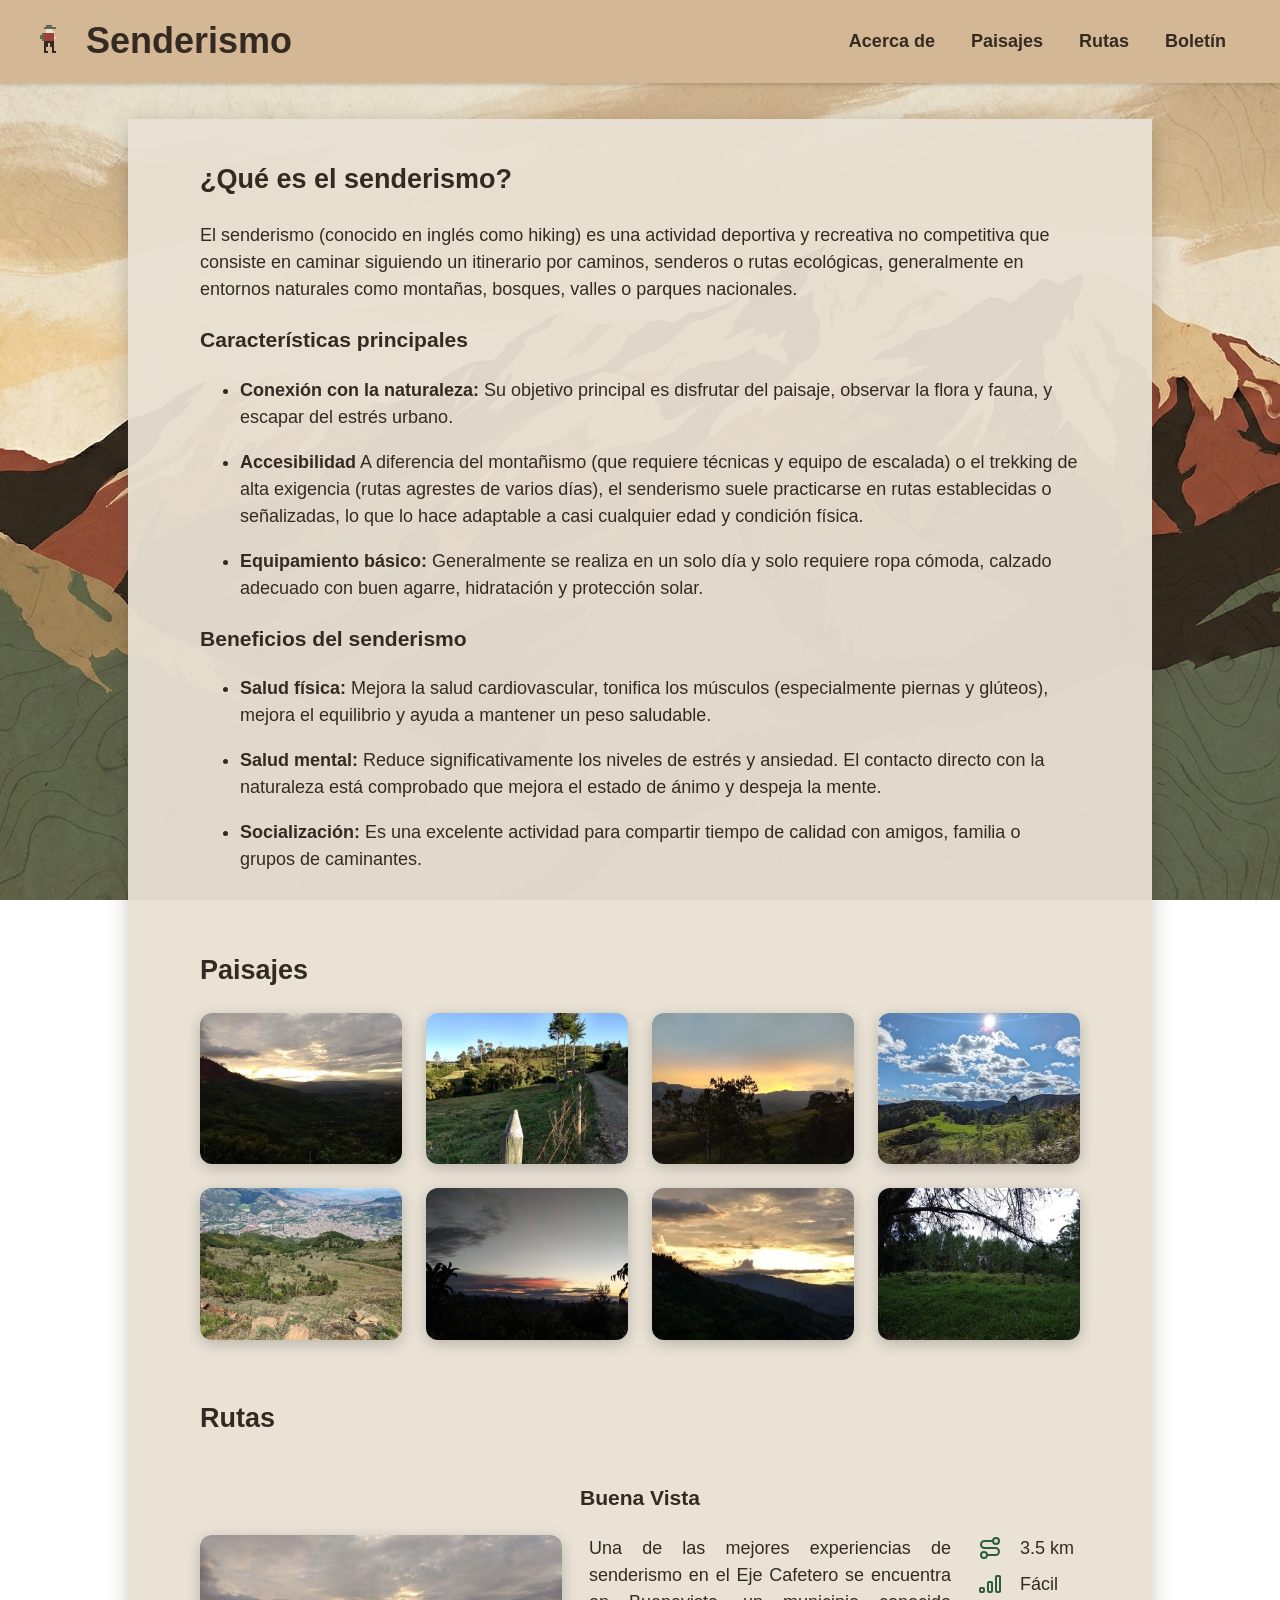
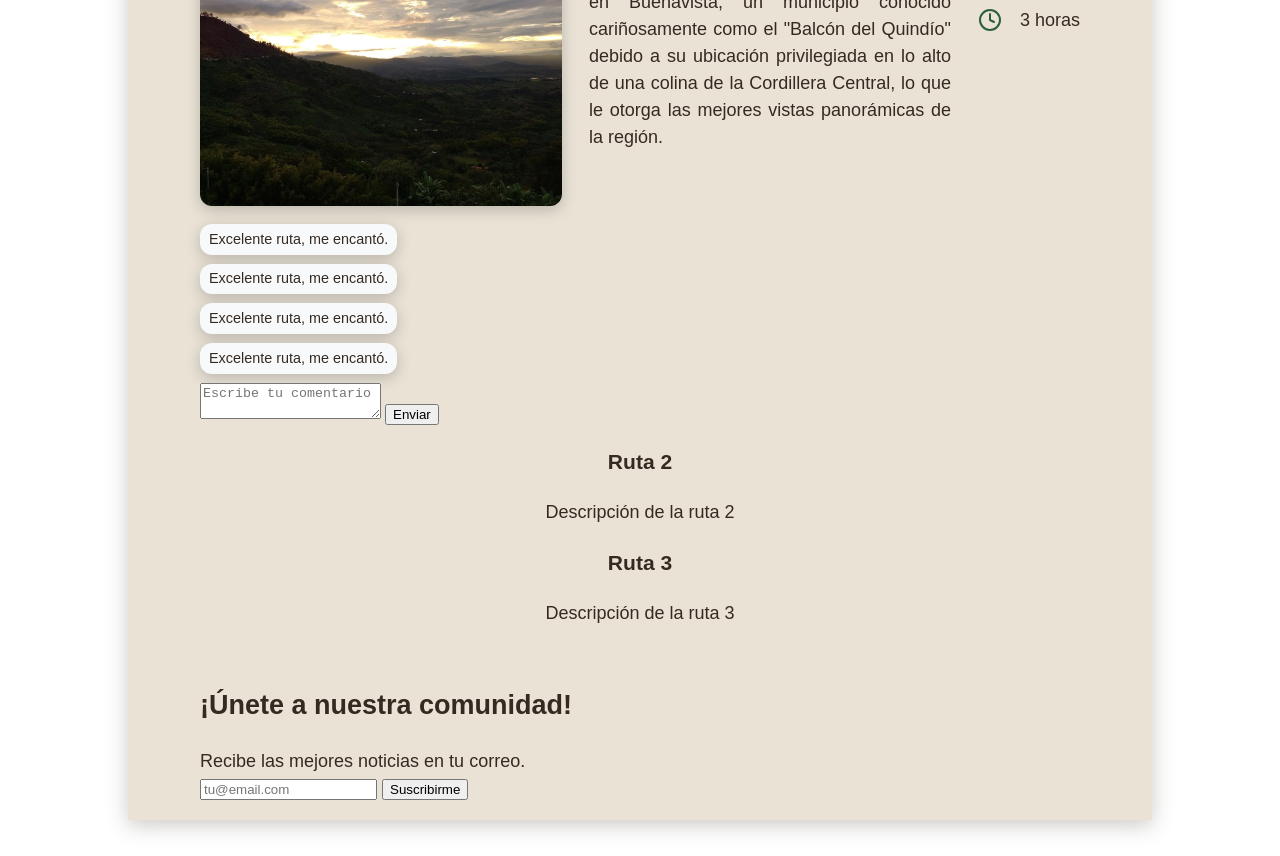
==== index.html @ 031e1676 "Added comments section" ====
<!doctype html>
<html lang="es">
  <head>
    <meta charset="UTF-8" />
    <meta name="viewport" content="width=device-width, initial-scale=1.0" />
    <title>Senderismo</title>

    <link rel="stylesheet" href="./main.css" />
  </head>
  <body>
    <header class="header">
      <div class="header-main">
        <div class="header-logo-container">
          <img
            src="./assets/images/main-logo.svg"
            alt="Senderismo"
            class="header-logo"
          />
          <h1 class="header-title">Senderismo</h1>
        </div>
        <nav class="header-nav">
          <button class="menu-button" id="menu-button">
            <svg
              xmlns="http://www.w3.org/2000/svg"
              viewBox="0 0 24 24"
              width="40"
              height="40"
              fill="none"
              stroke="currentColor"
              stroke-width="2"
              stroke-linecap="round"
              stroke-linejoin="round"
              class="menu-icon"
            >
              <path d="M3 8h4.5l4.5 -5 l4.5 5h4.5" />
              <line x1="3" y1="14" x2="21" y2="14" />
              <line x1="3" y1="20" x2="21" y2="20" />
            </svg>
          </button>
          <ul class="header-nav-list">
            <li class="header-nav-item">
              <a href="#about-section">Acerca de</a>
            </li>
            <li class="header-nav-item">
              <a href="#gallery-section">Paisajes</a>
            </li>
            <li class="header-nav-item"><a href="#routes-section">Rutas</a></li>
            <li class="header-nav-item">
              <a href="#newsletter-section">Boletín</a>
            </li>
          </ul>
        </nav>
      </div>
    </header>
    <main class="main">
      <div class="main-content">
        <section class="section" id="about-section">
          <h2>¿Qué es el senderismo?</h2>
          <p>
            El senderismo (conocido en inglés como hiking) es una actividad
            deportiva y recreativa no competitiva que consiste en caminar
            siguiendo un itinerario por caminos, senderos o rutas ecológicas,
            generalmente en entornos naturales como montañas, bosques, valles o
            parques nacionales.
          </p>
          <h3>Características principales</h3>
          <ul>
            <li class="list-item">
              <strong>Conexión con la naturaleza:</strong>
              Su objetivo principal es disfrutar del paisaje, observar la flora
              y fauna, y escapar del estrés urbano.
            </li>
            <li class="list-item">
              <strong>Accesibilidad</strong>
              A diferencia del montañismo (que requiere técnicas y equipo de
              escalada) o el trekking de alta exigencia (rutas agrestes de
              varios días), el senderismo suele practicarse en rutas
              establecidas o señalizadas, lo que lo hace adaptable a casi
              cualquier edad y condición física.
            </li>
            <li class="list-item">
              <strong>Equipamiento básico:</strong>
              Generalmente se realiza en un solo día y solo requiere ropa
              cómoda, calzado adecuado con buen agarre, hidratación y protección
              solar.
            </li>
          </ul>
          <h3>Beneficios del senderismo</h3>
          <ul>
            <li class="list-item">
              <strong>Salud física:</strong>
              Mejora la salud cardiovascular, tonifica los músculos
              (especialmente piernas y glúteos), mejora el equilibrio y ayuda a
              mantener un peso saludable.
            </li>
            <li class="list-item">
              <strong>Salud mental:</strong>
              Reduce significativamente los niveles de estrés y ansiedad. El
              contacto directo con la naturaleza está comprobado que mejora el
              estado de ánimo y despeja la mente.
            </li>
            <li class="list-item">
              <strong>Socialización:</strong>
              Es una excelente actividad para compartir tiempo de calidad con
              amigos, familia o grupos de caminantes.
            </li>
          </ul>
        </section>
        <section class="section" id="gallery-section">
          <h2>Paisajes</h2>
          <div class="gallery-container">
            <div class="gallery-item">
              <a href="#route-1-section">
                <img
                  src="./assets/images/landscape-1-thumb.webp"
                  alt="Senderismo"
                />
              </a>
            </div>
            <div class="gallery-item">
              <a href="#route-2-section">
                <img
                  src="./assets/images/landscape-2-thumb.webp"
                  alt="Senderismo"
                />
              </a>
            </div>
            <div class="gallery-item">
              <a href="#route-3-section">
                <img
                  src="./assets/images/landscape-3-thumb.webp"
                  alt="Senderismo"
                />
              </a>
            </div>
            <div class="gallery-item">
              <a href="#route-4-section">
                <img
                  src="./assets/images/landscape-4-thumb.webp"
                  alt="Senderismo"
                />
              </a>
            </div>
            <div class="gallery-item">
              <a href="#route-5-section">
                <img
                  src="./assets/images/landscape-5-thumb.webp"
                  alt="Senderismo"
                />
              </a>
            </div>
            <div class="gallery-item">
              <a href="#route-6-section">
                <img
                  src="./assets/images/landscape-6-thumb.webp"
                  alt="Senderismo"
                />
              </a>
            </div>
            <div class="gallery-item">
              <a href="#route-7-section">
                <img
                  src="./assets/images/landscape-7-thumb.webp"
                  alt="Senderismo"
                />
              </a>
            </div>
            <div class="gallery-item">
              <a href="#route-8-section">
                <img
                  src="./assets/images/landscape-8-thumb.webp"
                  alt="Senderismo"
                />
              </a>
            </div>
          </div>
        </section>

        <section class="section" id="routes-section">
          <h2>Rutas</h2>
          <section class="routes-container" id="route-1-section">
            <h3 class="routes-title">Buena Vista</h3>
            <div class="routes-content">
              <img src="./assets/images/landscape-1.webp" alt="Senderismo" />
              <p class="routes-description">
                Una de las mejores experiencias de senderismo en el Eje Cafetero
                se encuentra en Buenavista, un municipio conocido cariñosamente
                como el "Balcón del Quindío" debido a su ubicación privilegiada
                en lo alto de una colina de la Cordillera Central, lo que le
                otorga las mejores vistas panorámicas de la región.
              </p>
              <div class="routes-data">
                <div class="routes-info">
                  <svg
                    xmlns="http://www.w3.org/2000/svg"
                    width="24"
                    height="24"
                    viewBox="0 0 24 24"
                    fill="none"
                    stroke="#2C5E3B"
                    stroke-width="2"
                    stroke-linecap="round"
                    stroke-linejoin="round"
                  >
                    <circle cx="6" cy="19" r="3"></circle>
                    <path
                      d="M9 19h8.5a3.5 3.5 0 0 0 0-7h-11a3.5 3.5 0 0 1 0-7H15"
                    ></path>
                    <circle cx="18" cy="5" r="3"></circle>
                  </svg>
                  <span>3.5 km</span>
                </div>
                <div class="routes-info">
                  <svg
                    xmlns="http://www.w3.org/2000/svg"
                    width="24"
                    height="24"
                    viewBox="0 0 24 24"
                    fill="none"
                    stroke="#2C5E3B"
                    stroke-width="2"
                    stroke-linecap="round"
                    stroke-linejoin="round"
                  >
                    <rect x="18" y="4" width="4" height="16" rx="1"></rect>
                    <rect x="10" y="10" width="4" height="10" rx="1"></rect>
                    <rect x="2" y="16" width="4" height="4" rx="1"></rect>
                  </svg>
                  <span>Fácil</span>
                </div>
                <div class="routes-info">
                  <svg
                    xmlns="http://www.w3.org/2000/svg"
                    width="24"
                    height="24"
                    viewBox="0 0 24 24"
                    fill="none"
                    stroke="#2C5E3B"
                    stroke-width="2"
                    stroke-linecap="round"
                    stroke-linejoin="round"
                  >
                    <circle cx="12" cy="12" r="10"></circle>
                    <polyline points="12 6 12 12 16 14"></polyline>
                  </svg>
                  <span>3 horas</span>
                </div>
              </div>
            </div>
            <section class="routes-comments">
              <ul class="routes-comments-list">
                <li class="routes-comments-item">
                  Excelente ruta, me encantó.
                </li>
                <li class="routes-comments-item">
                  Excelente ruta, me encantó.
                </li>
                <li class="routes-comments-item">
                  Excelente ruta, me encantó.
                </li>
                <li class="routes-comments-item">
                  Excelente ruta, me encantó.
                </li>
              </ul>
              <form class="routes-comments-form">
                <textarea
                  class="routes-comments-form-textarea"
                  placeholder="Escribe tu comentario"
                ></textarea>
                <button type="submit" class="routes-comments-form-button">
                  Enviar
                </button>
              </form>
            </section>
          </section>
          <section class="routes-container" id="route-2-section">
            <h3>Ruta 2</h3>
            <p>Descripción de la ruta 2</p>
          </section>
          <section class="routes-container" id="route-3-section">
            <h3>Ruta 3</h3>
            <p>Descripción de la ruta 3</p>
          </section>
        </section>

        <section class="section" id="newsletter-section">
          <h2 class="a-title">¡Únete a nuestra comunidad!</h2>
          <p class="a-text">Recibe las mejores noticias en tu correo.</p>

          <form class="m-subscribe-form" id="subscribe-form">
            <input
              type="email"
              class="a-input"
              id="email-input"
              placeholder="tu@email.com"
              required
            />

            <button
              type="submit"
              class="a-button a-button--primary"
              id="btn-subscribe"
            >
              Suscribirme
            </button>
          </form>

          <p class="a-message" id="success-message"></p>
        </section>
      </div>
    </main>

    <script type="module" src="./app.js"></script>
  </body>
</html>
---- main.css ----
@import url("./molecules/header/header.css");
@import url("./organisms/gallery/gallery.css");

:root {
  --header-color: #d4b895;
  --header-text-color: #352a22;
  --section-background-color: rgba(232, 225, 211, 0.95);
  --section-text-color: #352a22;
}

html {
  font-size: 18px;
}

body {
  margin: 0;
  padding: 0;
  font-family: "Roboto", sans-serif;
  background: url("./assets/images/background.webp") no-repeat center center fixed;
  background-size: cover;
  line-height: 1.5;
}

* {
  box-sizing: border-box;
}

p {
  margin: 0;
}

/* MAIN */

.main {
  padding: 2rem 10vw;
}

.main-content {
  display: flex;
  flex-direction: column;
  gap: 2rem;
  background-color: var(--section-background-color);
  padding: 1rem 4rem;
  box-shadow: 0 5px 20px rgba(53, 42, 34, 0.25);
  color: var(--section-text-color);
}

.list-item {
  margin-bottom: 1rem;
}

@media (max-width: 768px) {
  .main {
    padding: 0;
  }

  .main-content {
    padding: 2rem;
  }
}
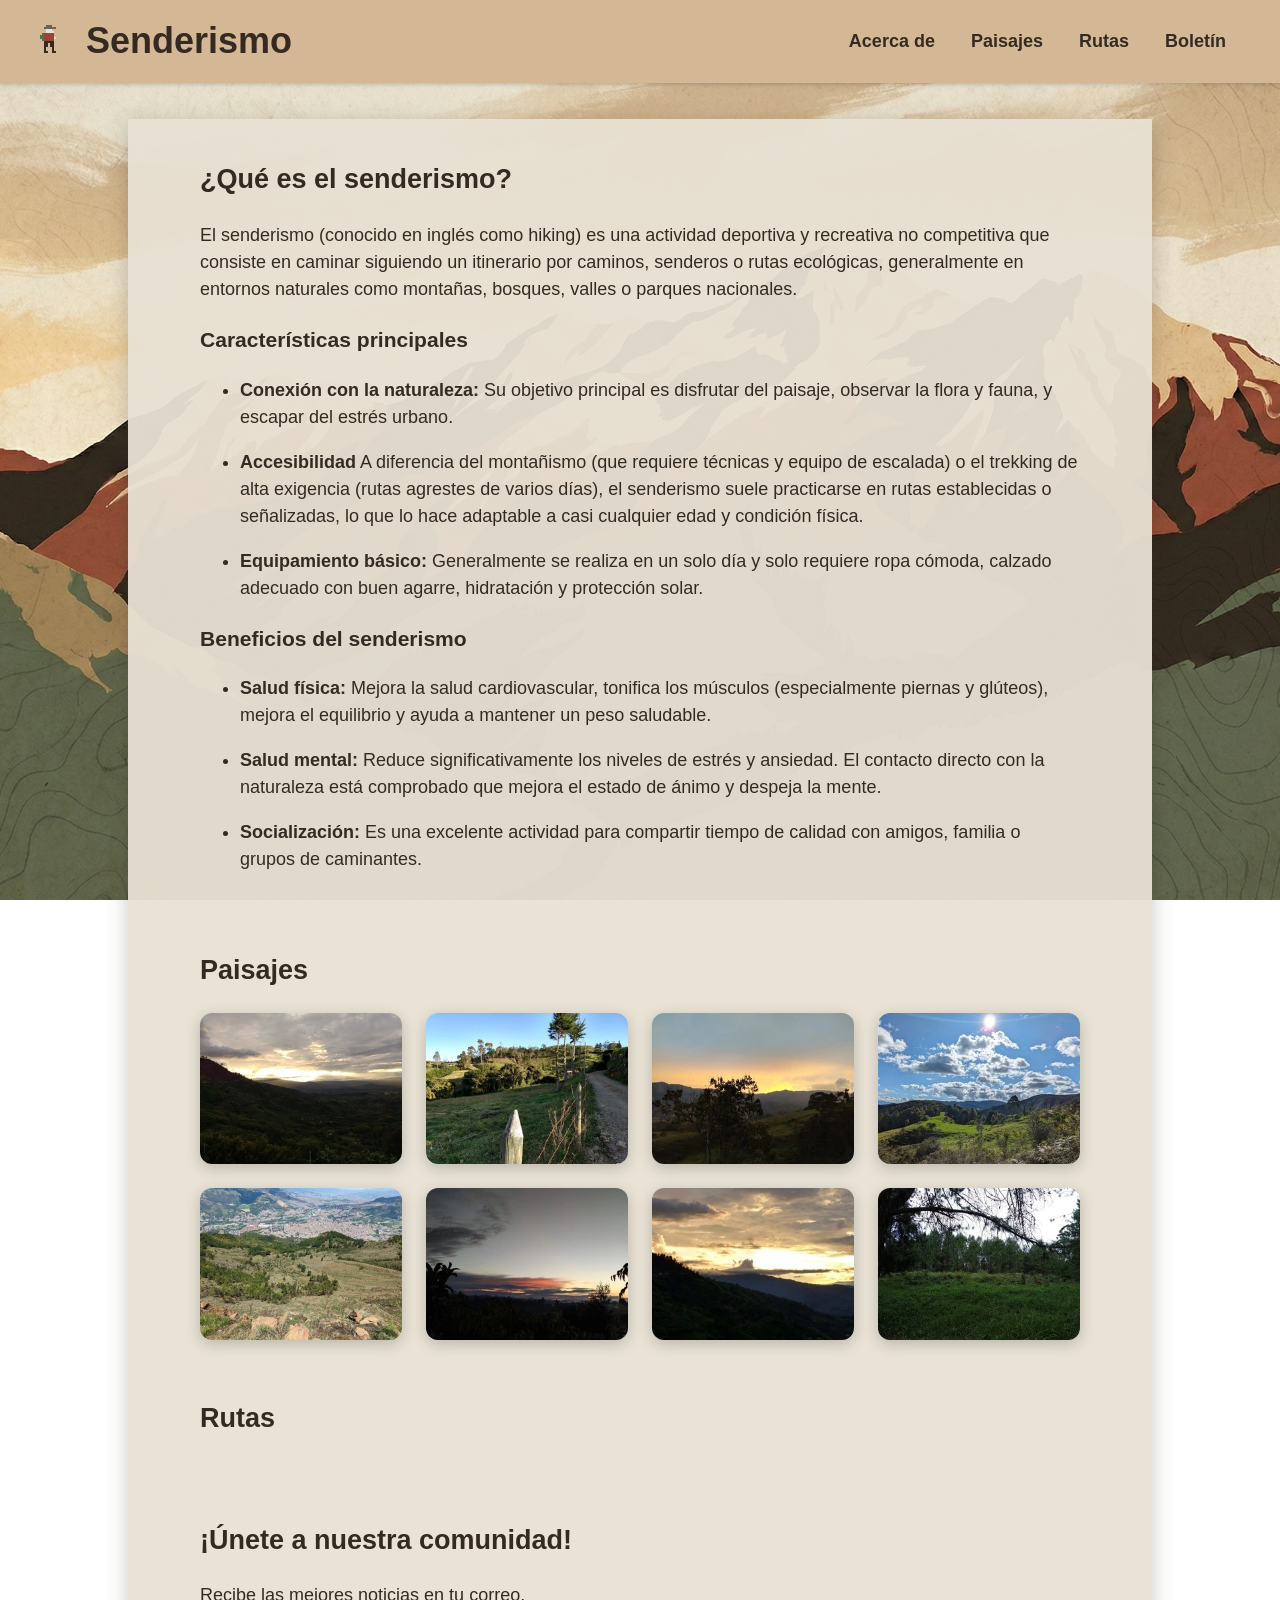
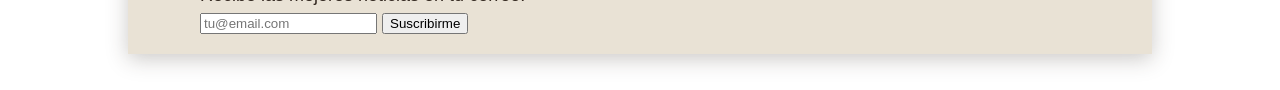
==== commit 4f18f738: "Added get call to api" ====
--- a/index.html
+++ b/index.html
@@ -178,109 +178,7 @@
 
         <section class="section" id="routes-section">
           <h2>Rutas</h2>
-          <section class="routes-container" id="route-1-section">
-            <h3 class="routes-title">Buena Vista</h3>
-            <div class="routes-content">
-              <img src="./assets/images/landscape-1.webp" alt="Senderismo" />
-              <p class="routes-description">
-                Una de las mejores experiencias de senderismo en el Eje Cafetero
-                se encuentra en Buenavista, un municipio conocido cariñosamente
-                como el "Balcón del Quindío" debido a su ubicación privilegiada
-                en lo alto de una colina de la Cordillera Central, lo que le
-                otorga las mejores vistas panorámicas de la región.
-              </p>
-              <div class="routes-data">
-                <div class="routes-info">
-                  <svg
-                    xmlns="http://www.w3.org/2000/svg"
-                    width="24"
-                    height="24"
-                    viewBox="0 0 24 24"
-                    fill="none"
-                    stroke="#2C5E3B"
-                    stroke-width="2"
-                    stroke-linecap="round"
-                    stroke-linejoin="round"
-                  >
-                    <circle cx="6" cy="19" r="3"></circle>
-                    <path
-                      d="M9 19h8.5a3.5 3.5 0 0 0 0-7h-11a3.5 3.5 0 0 1 0-7H15"
-                    ></path>
-                    <circle cx="18" cy="5" r="3"></circle>
-                  </svg>
-                  <span>3.5 km</span>
-                </div>
-                <div class="routes-info">
-                  <svg
-                    xmlns="http://www.w3.org/2000/svg"
-                    width="24"
-                    height="24"
-                    viewBox="0 0 24 24"
-                    fill="none"
-                    stroke="#2C5E3B"
-                    stroke-width="2"
-                    stroke-linecap="round"
-                    stroke-linejoin="round"
-                  >
-                    <rect x="18" y="4" width="4" height="16" rx="1"></rect>
-                    <rect x="10" y="10" width="4" height="10" rx="1"></rect>
-                    <rect x="2" y="16" width="4" height="4" rx="1"></rect>
-                  </svg>
-                  <span>Fácil</span>
-                </div>
-                <div class="routes-info">
-                  <svg
-                    xmlns="http://www.w3.org/2000/svg"
-                    width="24"
-                    height="24"
-                    viewBox="0 0 24 24"
-                    fill="none"
-                    stroke="#2C5E3B"
-                    stroke-width="2"
-                    stroke-linecap="round"
-                    stroke-linejoin="round"
-                  >
-                    <circle cx="12" cy="12" r="10"></circle>
-                    <polyline points="12 6 12 12 16 14"></polyline>
-                  </svg>
-                  <span>3 horas</span>
-                </div>
-              </div>
-            </div>
-            <section class="routes-comments">
-              <ul class="routes-comments-list">
-                <li class="routes-comments-item">
-                  Excelente ruta, me encantó.
-                </li>
-                <li class="routes-comments-item">
-                  Excelente ruta, me encantó.
-                </li>
-                <li class="routes-comments-item">
-                  Excelente ruta, me encantó.
-                </li>
-                <li class="routes-comments-item">
-                  Excelente ruta, me encantó.
-                </li>
-              </ul>
-              <form class="routes-comments-form">
-                <textarea
-                  class="routes-comments-form-textarea"
-                  placeholder="Escribe tu comentario"
-                ></textarea>
-                <button type="submit" class="routes-comments-form-button">
-                  Enviar
-                </button>
-              </form>
-            </section>
-          </section>
-          <section class="routes-container" id="route-2-section">
-            <h3>Ruta 2</h3>
-            <p>Descripción de la ruta 2</p>
-          </section>
-          <section class="routes-container" id="route-3-section">
-            <h3>Ruta 3</h3>
-            <p>Descripción de la ruta 3</p>
-          </section>
+          <div id="routes-container" class="routes-container"></div>
         </section>
 
         <section class="section" id="newsletter-section">
@@ -309,6 +207,100 @@
         </section>
       </div>
     </main>
+    <template id="route-card-template">
+      <section class="route" id="route-1-section">
+        <h3 class="route-title">Buena Vista</h3>
+        <div class="route-content">
+          <figure class="route-image">
+            <img src="./assets/images/landscape-1.webp" alt="Senderismo" />
+            <figcaption class="route-data">
+              <div class="route-info">
+                <svg
+                  xmlns="http://www.w3.org/2000/svg"
+                  width="24"
+                  height="24"
+                  viewBox="0 0 24 24"
+                  fill="none"
+                  stroke="#2C5E3B"
+                  stroke-width="2"
+                  stroke-linecap="round"
+                  stroke-linejoin="round"
+                >
+                  <circle cx="6" cy="19" r="3"></circle>
+                  <path
+                    d="M9 19h8.5a3.5 3.5 0 0 0 0-7h-11a3.5 3.5 0 0 1 0-7H15"
+                  ></path>
+                  <circle cx="18" cy="5" r="3"></circle>
+                </svg>
+                <span>3.5 km</span>
+              </div>
+              <div class="route-info">
+                <svg
+                  xmlns="http://www.w3.org/2000/svg"
+                  width="24"
+                  height="24"
+                  viewBox="0 0 24 24"
+                  fill="none"
+                  stroke="#2C5E3B"
+                  stroke-width="2"
+                  stroke-linecap="round"
+                  stroke-linejoin="round"
+                >
+                  <rect x="18" y="4" width="4" height="16" rx="1"></rect>
+                  <rect x="10" y="10" width="4" height="10" rx="1"></rect>
+                  <rect x="2" y="16" width="4" height="4" rx="1"></rect>
+                </svg>
+                <span>Fácil</span>
+              </div>
+              <div class="route-info">
+                <svg
+                  xmlns="http://www.w3.org/2000/svg"
+                  width="24"
+                  height="24"
+                  viewBox="0 0 24 24"
+                  fill="none"
+                  stroke="#2C5E3B"
+                  stroke-width="2"
+                  stroke-linecap="round"
+                  stroke-linejoin="round"
+                >
+                  <circle cx="12" cy="12" r="10"></circle>
+                  <polyline points="12 6 12 12 16 14"></polyline>
+                </svg>
+                <span>3 horas</span>
+              </div>
+            </figcaption>
+          </figure>
+          <p class="route-description">
+            Una de las mejores experiencias de senderismo en el Eje Cafetero se
+            encuentra en Buenavista, un municipio conocido cariñosamente como el
+            "Balcón del Quindío" debido a su ubicación privilegiada en lo alto
+            de una colina de la Cordillera Central, lo que le otorga las mejores
+            vistas panorámicas de la región.
+          </p>
+          <section class="route-comments">
+            <form class="route-comments-form">
+              <textarea
+                class="route-comments-textarea"
+                placeholder="Escribe tu comentario"
+              ></textarea>
+              <button type="submit" class="route-comments-button">
+                Enviar
+              </button>
+            </form>
+            <ul class="route-comments-list">
+              <li class="route-comments-item">
+                <strong>Juan Perez</strong>
+                <span class="route-comments-message"
+                  >Excelente ruta, me encantó.</span
+                >
+                <i class="route-comments-date">12/02/2026</i>
+              </li>
+            </ul>
+          </section>
+        </div>
+      </section>
+    </template>
 
     <script type="module" src="./app.js"></script>
   </body>
--- a/main.css
+++ b/main.css
@@ -1,11 +1,15 @@
 @import url("./molecules/header/header.css");
 @import url("./organisms/gallery/gallery.css");
+@import url("./organisms/routes/routes.css");
+@import url("./organisms/route/route.css");
 
 :root {
   --header-color: #d4b895;
   --header-text-color: #352a22;
   --section-background-color: rgba(232, 225, 211, 0.95);
   --section-text-color: #352a22;
+  --button-background-color: #527E53;
+  --button-text-color: #FFFFFF;
 }
 
 html {
@@ -49,6 +53,19 @@
   margin-bottom: 1rem;
 }
 
+section:target {
+  animation: highlight 1s ease-in-out;
+}
+
+@keyframes highlight {
+  from {
+    background-color: white;
+  }
+  to {
+    background-color: transparent;
+  }
+}
+
 @media (max-width: 768px) {
   .main {
     padding: 0;
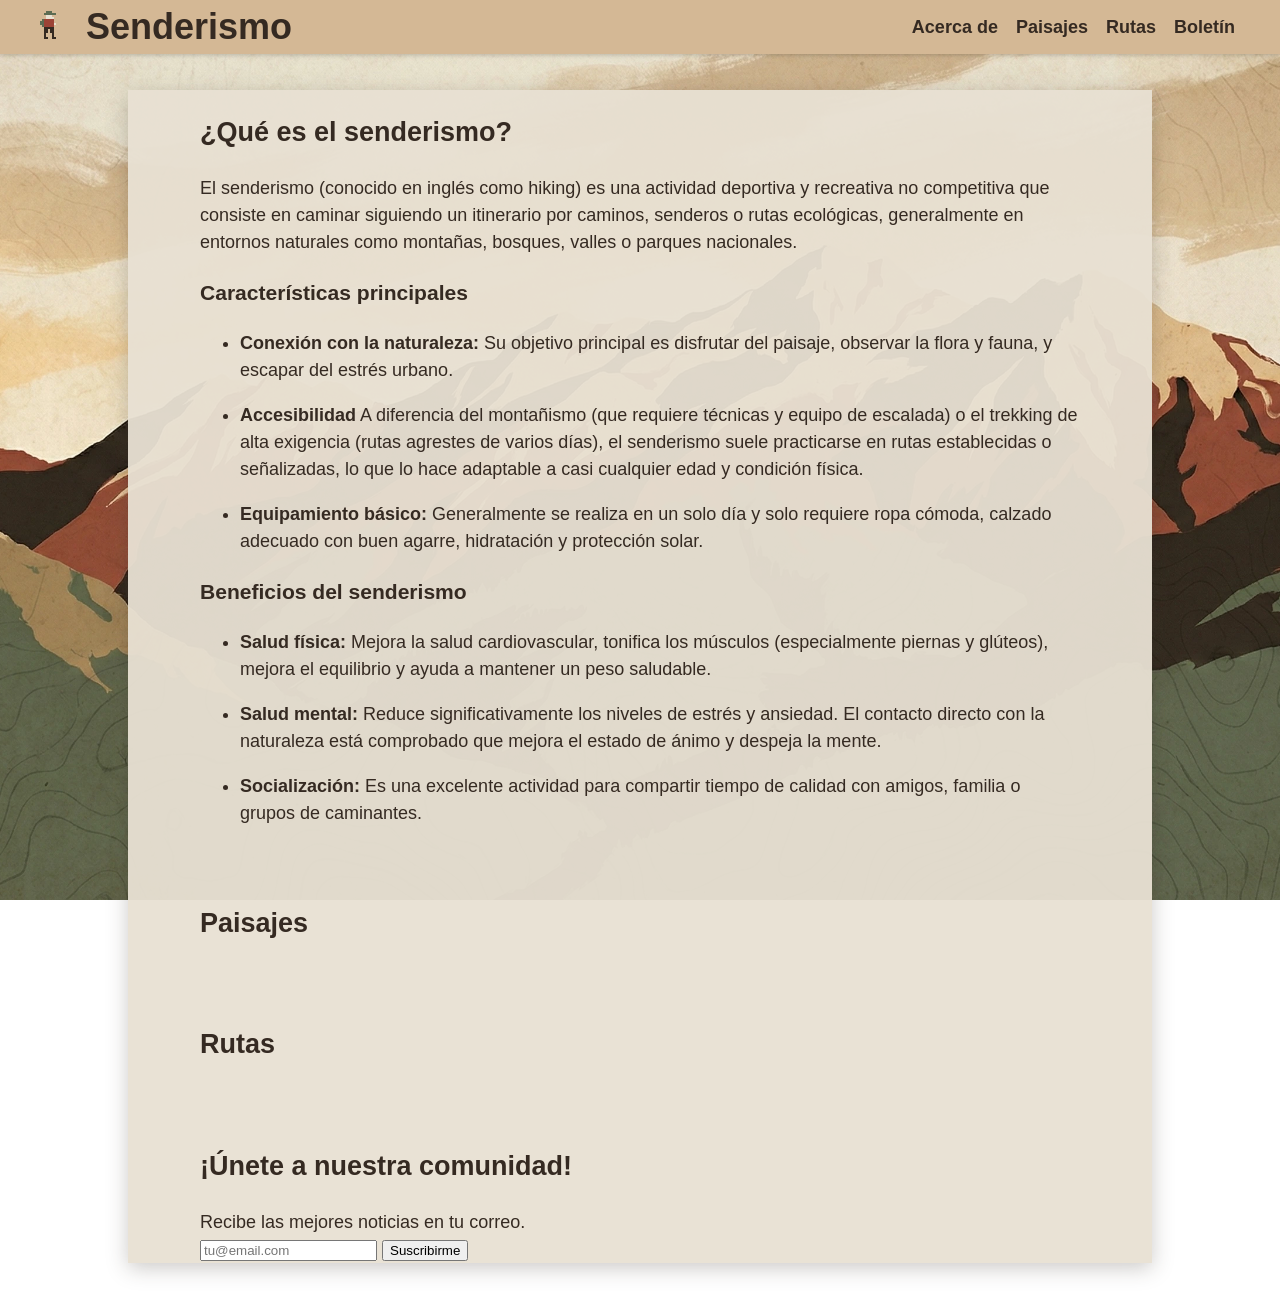
==== commit f5cc4533: "Added dynamic gallery" ====
--- a/index.html
+++ b/index.html
@@ -4,18 +4,20 @@
     <meta charset="UTF-8" />
     <meta name="viewport" content="width=device-width, initial-scale=1.0" />
     <title>Senderismo</title>
-
     <link rel="stylesheet" href="./main.css" />
+    <link rel="icon" type="image/svg+xml" href="./assets/images/favicon.svg" />
   </head>
   <body>
     <header class="header">
       <div class="header-main">
         <div class="header-logo-container">
-          <img
-            src="./assets/images/main-logo.svg"
-            alt="Senderismo"
-            class="header-logo"
-          />
+          <a href="#">
+            <img
+              src="./assets/images/main-logo.svg"
+              alt="Senderismo"
+              class="header-logo"
+            />
+          </a>
           <h1 class="header-title">Senderismo</h1>
         </div>
         <nav class="header-nav">
@@ -108,72 +110,7 @@
         </section>
         <section class="section" id="gallery-section">
           <h2>Paisajes</h2>
-          <div class="gallery-container">
-            <div class="gallery-item">
-              <a href="#route-1-section">
-                <img
-                  src="./assets/images/landscape-1-thumb.webp"
-                  alt="Senderismo"
-                />
-              </a>
-            </div>
-            <div class="gallery-item">
-              <a href="#route-2-section">
-                <img
-                  src="./assets/images/landscape-2-thumb.webp"
-                  alt="Senderismo"
-                />
-              </a>
-            </div>
-            <div class="gallery-item">
-              <a href="#route-3-section">
-                <img
-                  src="./assets/images/landscape-3-thumb.webp"
-                  alt="Senderismo"
-                />
-              </a>
-            </div>
-            <div class="gallery-item">
-              <a href="#route-4-section">
-                <img
-                  src="./assets/images/landscape-4-thumb.webp"
-                  alt="Senderismo"
-                />
-              </a>
-            </div>
-            <div class="gallery-item">
-              <a href="#route-5-section">
-                <img
-                  src="./assets/images/landscape-5-thumb.webp"
-                  alt="Senderismo"
-                />
-              </a>
-            </div>
-            <div class="gallery-item">
-              <a href="#route-6-section">
-                <img
-                  src="./assets/images/landscape-6-thumb.webp"
-                  alt="Senderismo"
-                />
-              </a>
-            </div>
-            <div class="gallery-item">
-              <a href="#route-7-section">
-                <img
-                  src="./assets/images/landscape-7-thumb.webp"
-                  alt="Senderismo"
-                />
-              </a>
-            </div>
-            <div class="gallery-item">
-              <a href="#route-8-section">
-                <img
-                  src="./assets/images/landscape-8-thumb.webp"
-                  alt="Senderismo"
-                />
-              </a>
-            </div>
-          </div>
+          <div class="gallery-container" id="gallery-container"></div>
         </section>
 
         <section class="section" id="routes-section">
@@ -207,6 +144,13 @@
         </section>
       </div>
     </main>
+    <template id="gallery-template">
+      <div class="gallery-item">
+        <a href="#route-1-section">
+          <img class="gallery-image" src="./assets/images/landscape-1-thumb.webp" alt="Senderismo" />
+        </a>
+      </div>
+    </template>
     <template id="route-card-template">
       <section class="route" id="route-1-section">
         <h3 class="route-title">Buena Vista</h3>
@@ -267,17 +211,11 @@
                   <circle cx="12" cy="12" r="10"></circle>
                   <polyline points="12 6 12 12 16 14"></polyline>
                 </svg>
-                <span>3 horas</span>
+                <span>3 hrs</span>
               </div>
             </figcaption>
           </figure>
-          <p class="route-description">
-            Una de las mejores experiencias de senderismo en el Eje Cafetero se
-            encuentra en Buenavista, un municipio conocido cariñosamente como el
-            "Balcón del Quindío" debido a su ubicación privilegiada en lo alto
-            de una colina de la Cordillera Central, lo que le otorga las mejores
-            vistas panorámicas de la región.
-          </p>
+          <p class="route-description"></p>
           <section class="route-comments">
             <form class="route-comments-form">
               <textarea
--- a/main.css
+++ b/main.css
@@ -44,7 +44,6 @@
   flex-direction: column;
   gap: 2rem;
   background-color: var(--section-background-color);
-  padding: 1rem 4rem;
   box-shadow: 0 5px 20px rgba(53, 42, 34, 0.25);
   color: var(--section-text-color);
 }
@@ -58,12 +57,26 @@
 }
 
 @keyframes highlight {
-  from {
+  0% {
     background-color: white;
   }
-  to {
+  25% {
+    background-color: var(--section-background-color);
+  }
+  50% {
+    background-color: white;
+  }
+  75% {
+    background-color: var(--section-background-color);
+  }
+  100% {
     background-color: transparent;
   }
+}
+
+.section {
+  scroll-margin-top: 54px;
+  padding: 0 4rem;
 }
 
 @media (max-width: 768px) {
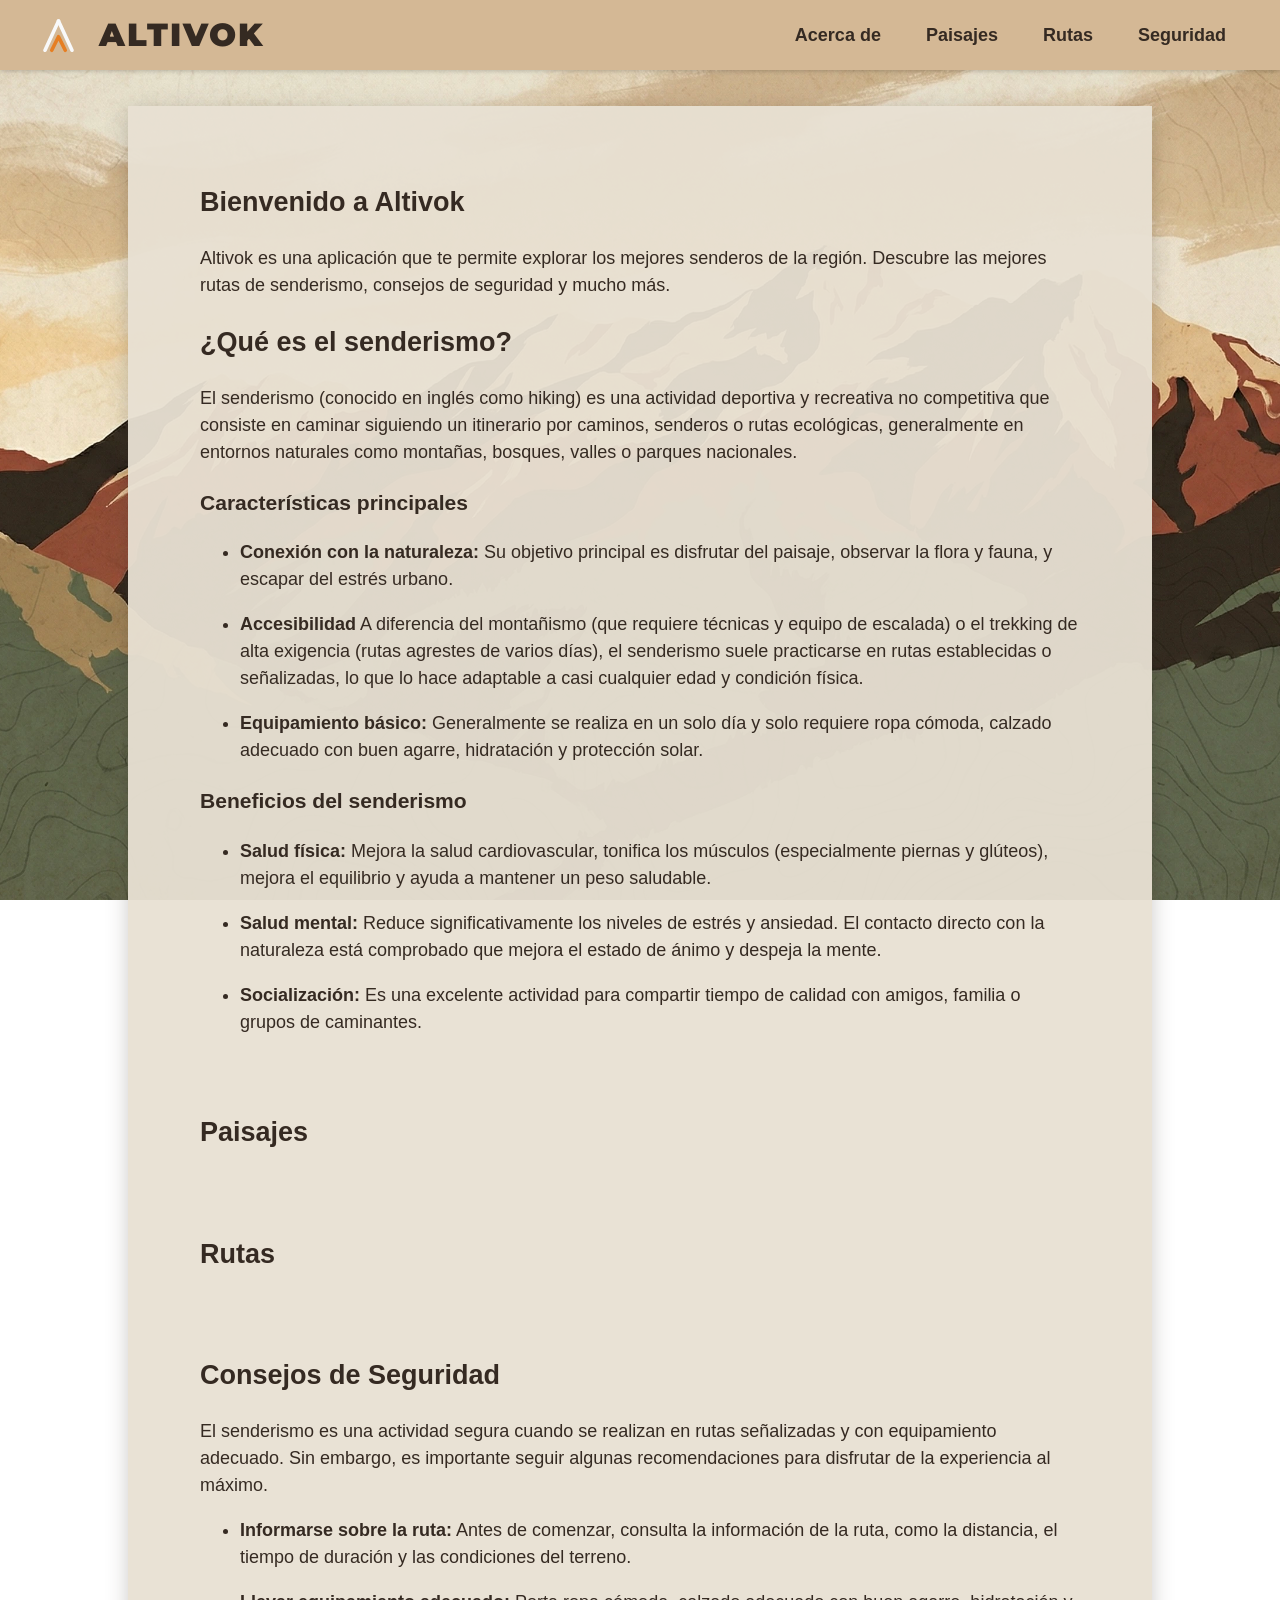
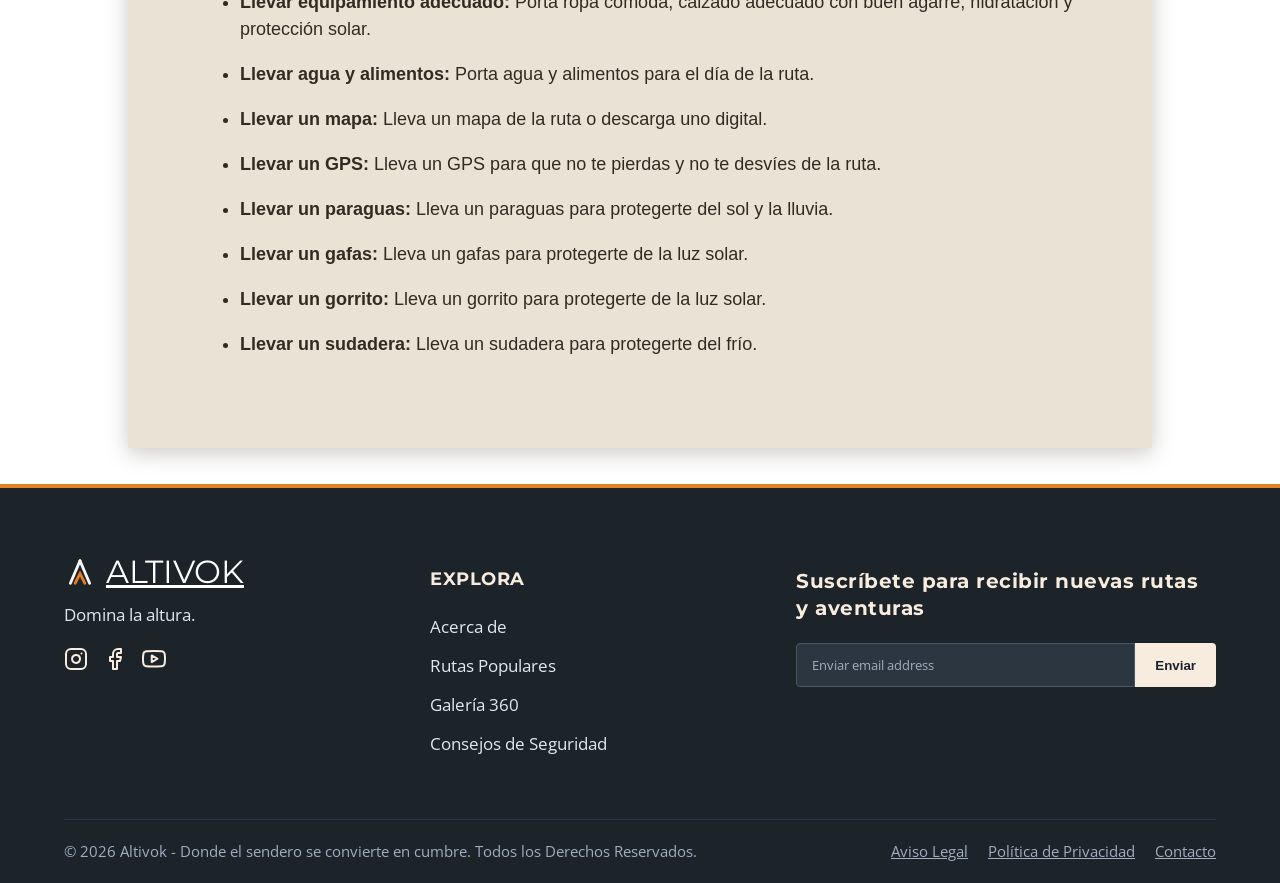
==== commit bbdc2412: "Added branding" ====
--- a/index.html
+++ b/index.html
@@ -3,7 +3,7 @@
   <head>
     <meta charset="UTF-8" />
     <meta name="viewport" content="width=device-width, initial-scale=1.0" />
-    <title>Senderismo</title>
+    <title>Altivok</title>
     <link rel="stylesheet" href="./main.css" />
     <link rel="icon" type="image/svg+xml" href="./assets/images/favicon.svg" />
   </head>
@@ -12,16 +12,54 @@
       <div class="header-main">
         <div class="header-logo-container">
           <a href="#">
-            <img
-              src="./assets/images/main-logo.svg"
-              alt="Senderismo"
+            <svg
+              xmlns="http://www.w3.org/2000/svg"
+              viewBox="0 0 100 100"
+              width="45"
+              height="45"
               class="header-logo"
-            />
+            >
+              <line
+                x1="20"
+                y1="85"
+                x2="50"
+                y2="20"
+                stroke="#f8f9fa"
+                stroke-width="8"
+                stroke-linecap="round"
+                stroke-linejoin="round"
+              />
+
+              <line
+                x1="50"
+                y1="20"
+                x2="80"
+                y2="85"
+                stroke="#f8f9fa"
+                stroke-width="8"
+                stroke-linecap="round"
+                stroke-linejoin="round"
+              />
+
+              <polyline
+                points="35,85 50,55 65,85"
+                stroke="#e67e22"
+                stroke-width="8"
+                stroke-linecap="round"
+                stroke-linejoin="round"
+                fill="none"
+              />
+            </svg>
+            <h1 class="header-title">Altivok</h1>
           </a>
-          <h1 class="header-title">Senderismo</h1>
-        </div>
-        <nav class="header-nav">
-          <button class="menu-button" id="menu-button">
+        </div>
+        <nav class="header-nav" aria-label="Navegación principal">
+          <button
+            class="menu-button"
+            id="menu-button"
+            aria-expanded="false"
+            aria-label="Abrir menú"
+          >
             <svg
               xmlns="http://www.w3.org/2000/svg"
               viewBox="0 0 24 24"
@@ -39,7 +77,7 @@
               <line x1="3" y1="20" x2="21" y2="20" />
             </svg>
           </button>
-          <ul class="header-nav-list">
+          <ul class="header-nav-list" id="nav-list">
             <li class="header-nav-item">
               <a href="#about-section">Acerca de</a>
             </li>
@@ -48,7 +86,7 @@
             </li>
             <li class="header-nav-item"><a href="#routes-section">Rutas</a></li>
             <li class="header-nav-item">
-              <a href="#newsletter-section">Boletín</a>
+              <a href="#safety-section">Seguridad</a>
             </li>
           </ul>
         </nav>
@@ -57,6 +95,11 @@
     <main class="main">
       <div class="main-content">
         <section class="section" id="about-section">
+          <h2>Bienvenido a Altivok</h2>
+          <p>
+            Altivok es una aplicación que te permite explorar los mejores senderos de la región.
+            Descubre las mejores rutas de senderismo, consejos de seguridad y mucho más.
+          </p>
           <h2>¿Qué es el senderismo?</h2>
           <p>
             El senderismo (conocido en inglés como hiking) es una actividad
@@ -112,42 +155,187 @@
           <h2>Paisajes</h2>
           <div class="gallery-container" id="gallery-container"></div>
         </section>
-
         <section class="section" id="routes-section">
           <h2>Rutas</h2>
           <div id="routes-container" class="routes-container"></div>
         </section>
-
-        <section class="section" id="newsletter-section">
-          <h2 class="a-title">¡Únete a nuestra comunidad!</h2>
-          <p class="a-text">Recibe las mejores noticias en tu correo.</p>
-
-          <form class="m-subscribe-form" id="subscribe-form">
-            <input
-              type="email"
-              class="a-input"
-              id="email-input"
-              placeholder="tu@email.com"
-              required
-            />
-
-            <button
-              type="submit"
-              class="a-button a-button--primary"
-              id="btn-subscribe"
-            >
-              Suscribirme
-            </button>
-          </form>
-
-          <p class="a-message" id="success-message"></p>
+        <section class="section" id="safety-section">
+          <h2>Consejos de Seguridad</h2>
+          <p>
+            El senderismo es una actividad segura cuando se realizan en rutas
+            señalizadas y con equipamiento adecuado. Sin embargo, es importante
+            seguir algunas recomendaciones para disfrutar de la experiencia al
+            máximo.
+          </p>
+          <ul>
+            <li class="list-item">
+              <strong>Informarse sobre la ruta:</strong>
+              Antes de comenzar, consulta la información de la ruta, como la
+              distancia, el tiempo de duración y las condiciones del terreno.
+            </li>
+            <li class="list-item">
+              <strong>Llevar equipamiento adecuado:</strong>
+              Porta ropa cómoda, calzado adecuado con buen agarre, hidratación y
+              protección solar.
+            </li>
+            <li class="list-item">
+              <strong>Llevar agua y alimentos:</strong>
+              Porta agua y alimentos para el día de la ruta.
+            </li>
+            <li class="list-item">
+              <strong>Llevar un mapa:</strong>
+              Lleva un mapa de la ruta o descarga uno digital.
+            </li>
+            <li class="list-item">
+              <strong>Llevar un GPS:</strong>
+              Lleva un GPS para que no te pierdas y no te desvíes de la ruta.
+            </li>
+            <li class="list-item">
+              <strong>Llevar un paraguas:</strong>
+              Lleva un paraguas para protegerte del sol y la lluvia.
+            </li>
+            <li class="list-item">
+              <strong>Llevar un gafas:</strong>
+              Lleva un gafas para protegerte de la luz solar.
+            </li>
+            <li class="list-item">
+              <strong>Llevar un gorrito:</strong>
+              Lleva un gorrito para protegerte de la luz solar.
+            </li>
+            <li class="list-item">
+              <strong>Llevar un sudadera:</strong>
+              Lleva un sudadera para protegerte del frío.
+            </li>
+          </ul>
         </section>
       </div>
     </main>
+    <footer class="footer">
+      <div class="footer-content">
+        <div class="footer-column brand">
+          <a href="#" class="footer-logo">
+            <svg
+              xmlns="http://www.w3.org/2000/svg"
+              viewBox="0 0 100 100"
+              width="32"
+              height="32"
+            >
+              <line
+                x1="20"
+                y1="85"
+                x2="50"
+                y2="15"
+                stroke="#f8f9fa"
+                stroke-width="9"
+                stroke-linecap="round"
+              />
+              <line
+                x1="50"
+                y1="15"
+                x2="80"
+                y2="85"
+                stroke="#f8f9fa"
+                stroke-width="9"
+                stroke-linecap="round"
+              />
+              <polyline
+                points="35,85 50,55 65,85"
+                stroke="#e67e22"
+                stroke-width="9"
+                stroke-linecap="round"
+                fill="none"
+              />
+            </svg>
+            ALTIVOK
+          </a>
+          <p>Domina la altura.</p>
+          <div class="social-media">
+            <a href="#" aria-label="Instagram"
+              ><svg
+                viewBox="0 0 24 24"
+                fill="none"
+                stroke="currentColor"
+                stroke-width="2"
+                stroke-linecap="round"
+                stroke-linejoin="round"
+              >
+                <rect x="2" y="2" width="20" height="20" rx="5" ry="5"></rect>
+                <path
+                  d="M16 11.37A4 4 0 1 1 12.63 8 4 4 0 0 1 16 11.37z"
+                ></path>
+                <line x1="17.5" y1="6.5" x2="17.51" y2="6.5"></line>
+              </svg>
+            </a>
+            <a href="#" aria-label="Facebook"
+              ><svg
+                viewBox="0 0 24 24"
+                fill="none"
+                stroke="currentColor"
+                stroke-width="2"
+                stroke-linecap="round"
+                stroke-linejoin="round"
+              >
+                <path
+                  d="M18 2h-3a5 5 0 0 0-5 5v3H7v4h3v8h4v-8h3l1-4h-4V7a1 1 0 0 1 1-1h3z"
+                ></path>
+              </svg>
+            </a>
+            <a href="#" aria-label="YouTube"
+              ><svg
+                viewBox="0 0 24 24"
+                fill="none"
+                stroke="currentColor"
+                stroke-width="2"
+                stroke-linecap="round"
+                stroke-linejoin="round"
+              >
+                <path
+                  d="M22.54 6.42a2.78 2.78 0 0 0-1.94-2C18.88 4 12 4 12 4s-6.88 0-8.6.46a2.78 2.78 0 0 0-1.94 2A29 29 0 0 0 1 11.75a29 29 0 0 0 .46 5.33 2.78 2.78 0 0 0 1.94 2c1.72.46 8.6.46 8.6.46s6.88 0 8.6-.46a2.78 2.78 0 0 0 1.94-2 29 29 0 0 0 .46-5.33 29 29 0 0 0-.46-5.33z"
+                ></path>
+                <polygon
+                  points="9.75 15.02 15.5 11.75 9.75 8.48 9.75 15.02"
+                ></polygon>
+              </svg>
+            </a>
+          </div>
+        </div>
+        <div class="footer-column links">
+          <h3>EXPLORA</h3>
+          <ul>
+            <li><a href="#about-section">Acerca de</a></li>
+            <li><a href="#routes-section">Rutas Populares</a></li>
+            <li><a href="#gallery-section">Galería 360</a></li>
+            <li><a href="#safety-section">Consejos de Seguridad</a></li>
+          </ul>
+        </div>
+        <div class="footer-column newsletter">
+          <h3>Suscríbete para recibir nuevas rutas y aventuras</h3>
+          <form action="#" method="POST" class="newsletter-form">
+            <input type="email" placeholder="Enviar email address" required />
+            <button type="submit">Enviar</button>
+          </form>
+        </div>
+      </div>
+      <div class="footer-bottom">
+        <p>
+          &copy; 2026 Altivok - Donde el sendero se convierte en cumbre. Todos
+          los Derechos Reservados.
+        </p>
+        <div class="legal-links">
+          <a href="#">Aviso Legal</a>
+          <a href="#">Política de Privacidad</a>
+          <a href="#">Contacto</a>
+        </div>
+      </div>
+    </footer>
     <template id="gallery-template">
       <div class="gallery-item">
         <a href="#route-1-section">
-          <img class="gallery-image" src="./assets/images/landscape-1-thumb.webp" alt="Senderismo" />
+          <img
+            class="gallery-image"
+            src="./assets/images/landscape-1-thumb.webp"
+            alt="Senderismo"
+          />
         </a>
       </div>
     </template>
@@ -230,8 +418,8 @@
               <li class="route-comments-item">
                 <strong>Juan Perez</strong>
                 <span class="route-comments-message"
-                  >Excelente ruta, me encantó.</span
-                >
+                  >Excelente ruta, me encantó.
+                </span>
                 <i class="route-comments-date">12/02/2026</i>
               </li>
             </ul>
--- a/main.css
+++ b/main.css
@@ -1,11 +1,11 @@
+@import url('https://fonts.googleapis.com/css2?family=Montserrat:wght@700&family=Open+Sans:wght@400;600&display=swap');
 @import url("./molecules/header/header.css");
 @import url("./organisms/gallery/gallery.css");
 @import url("./organisms/routes/routes.css");
 @import url("./organisms/route/route.css");
+@import url("./molecules/header/footer/footer.css");
 
 :root {
-  --header-color: #d4b895;
-  --header-text-color: #352a22;
   --section-background-color: rgba(232, 225, 211, 0.95);
   --section-text-color: #352a22;
   --button-background-color: #527E53;
@@ -33,8 +33,6 @@
   margin: 0;
 }
 
-/* MAIN */
-
 .main {
   padding: 2rem 10vw;
 }
@@ -46,6 +44,7 @@
   background-color: var(--section-background-color);
   box-shadow: 0 5px 20px rgba(53, 42, 34, 0.25);
   color: var(--section-text-color);
+  padding: 3rem 0 4rem 0;
 }
 
 .list-item {
@@ -87,4 +86,8 @@
   .main-content {
     padding: 2rem;
   }
+
+  .section {
+    padding: 0;
+  }
 }
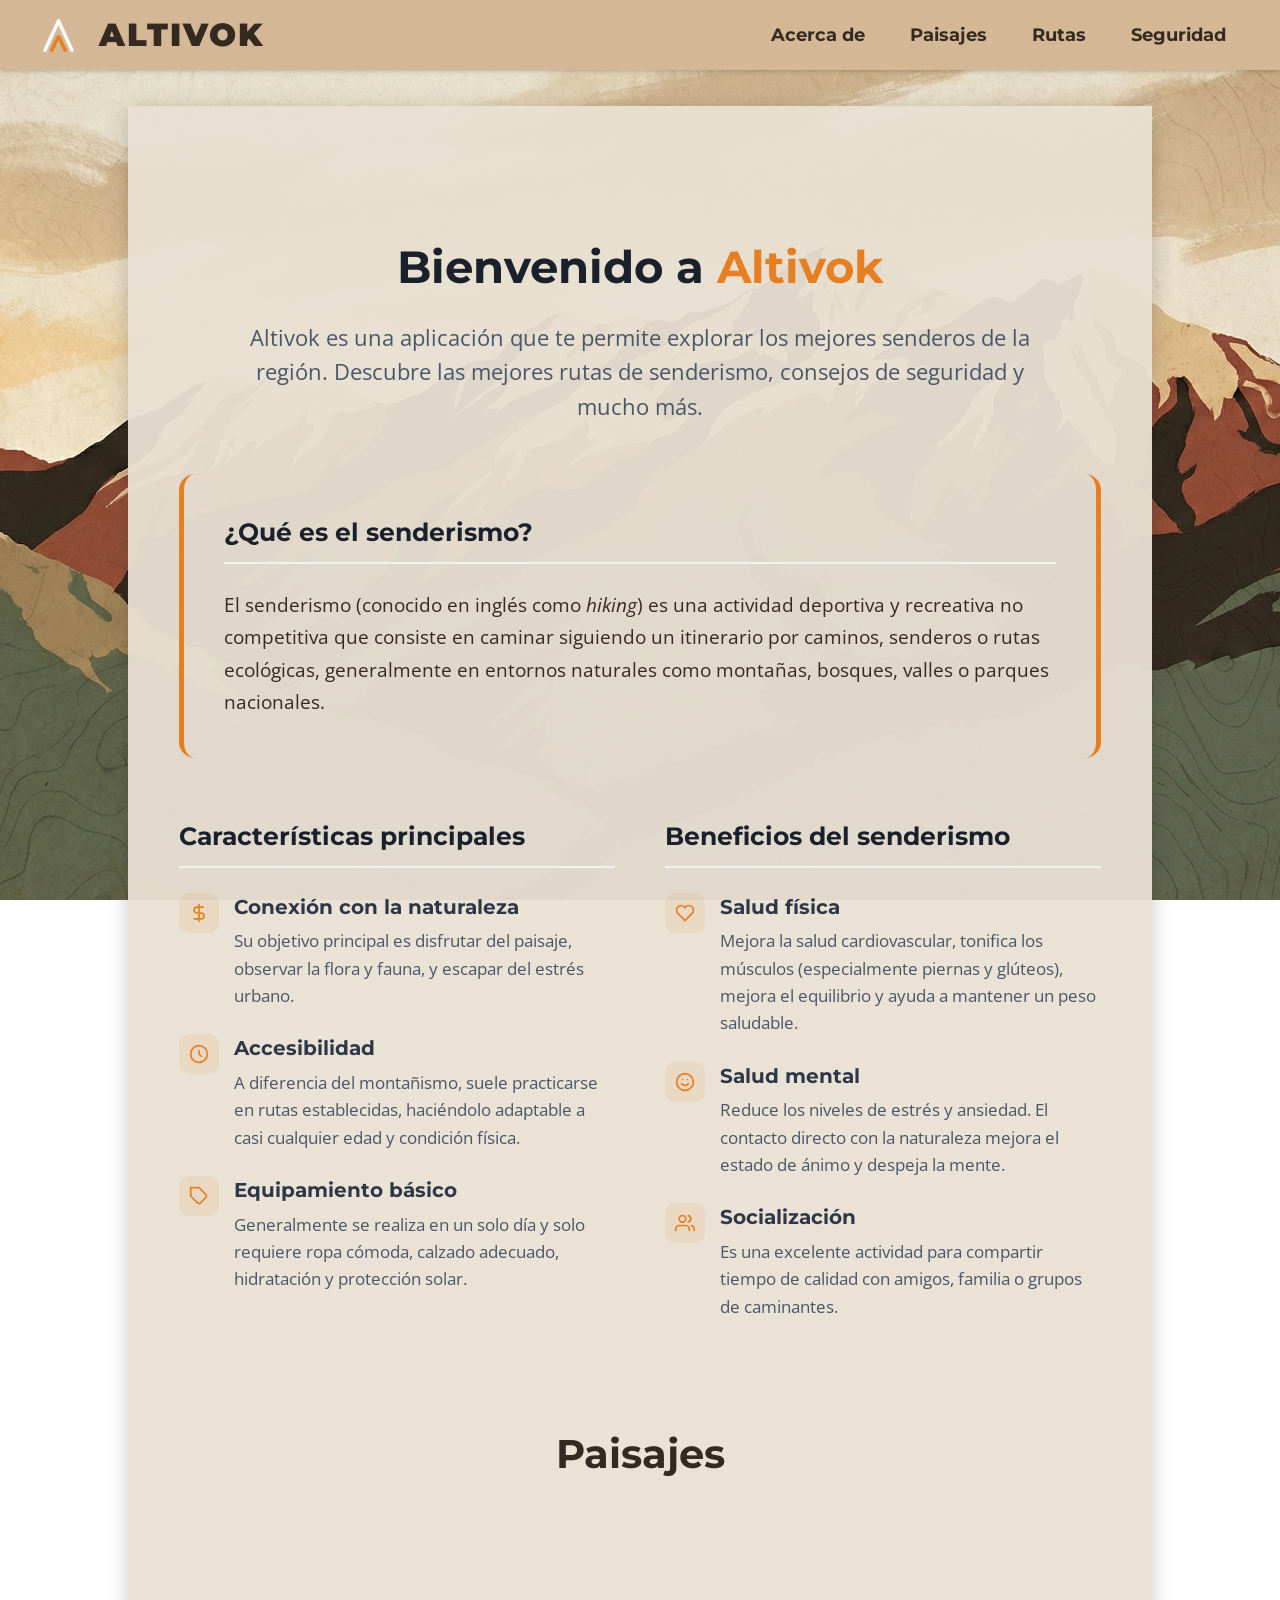
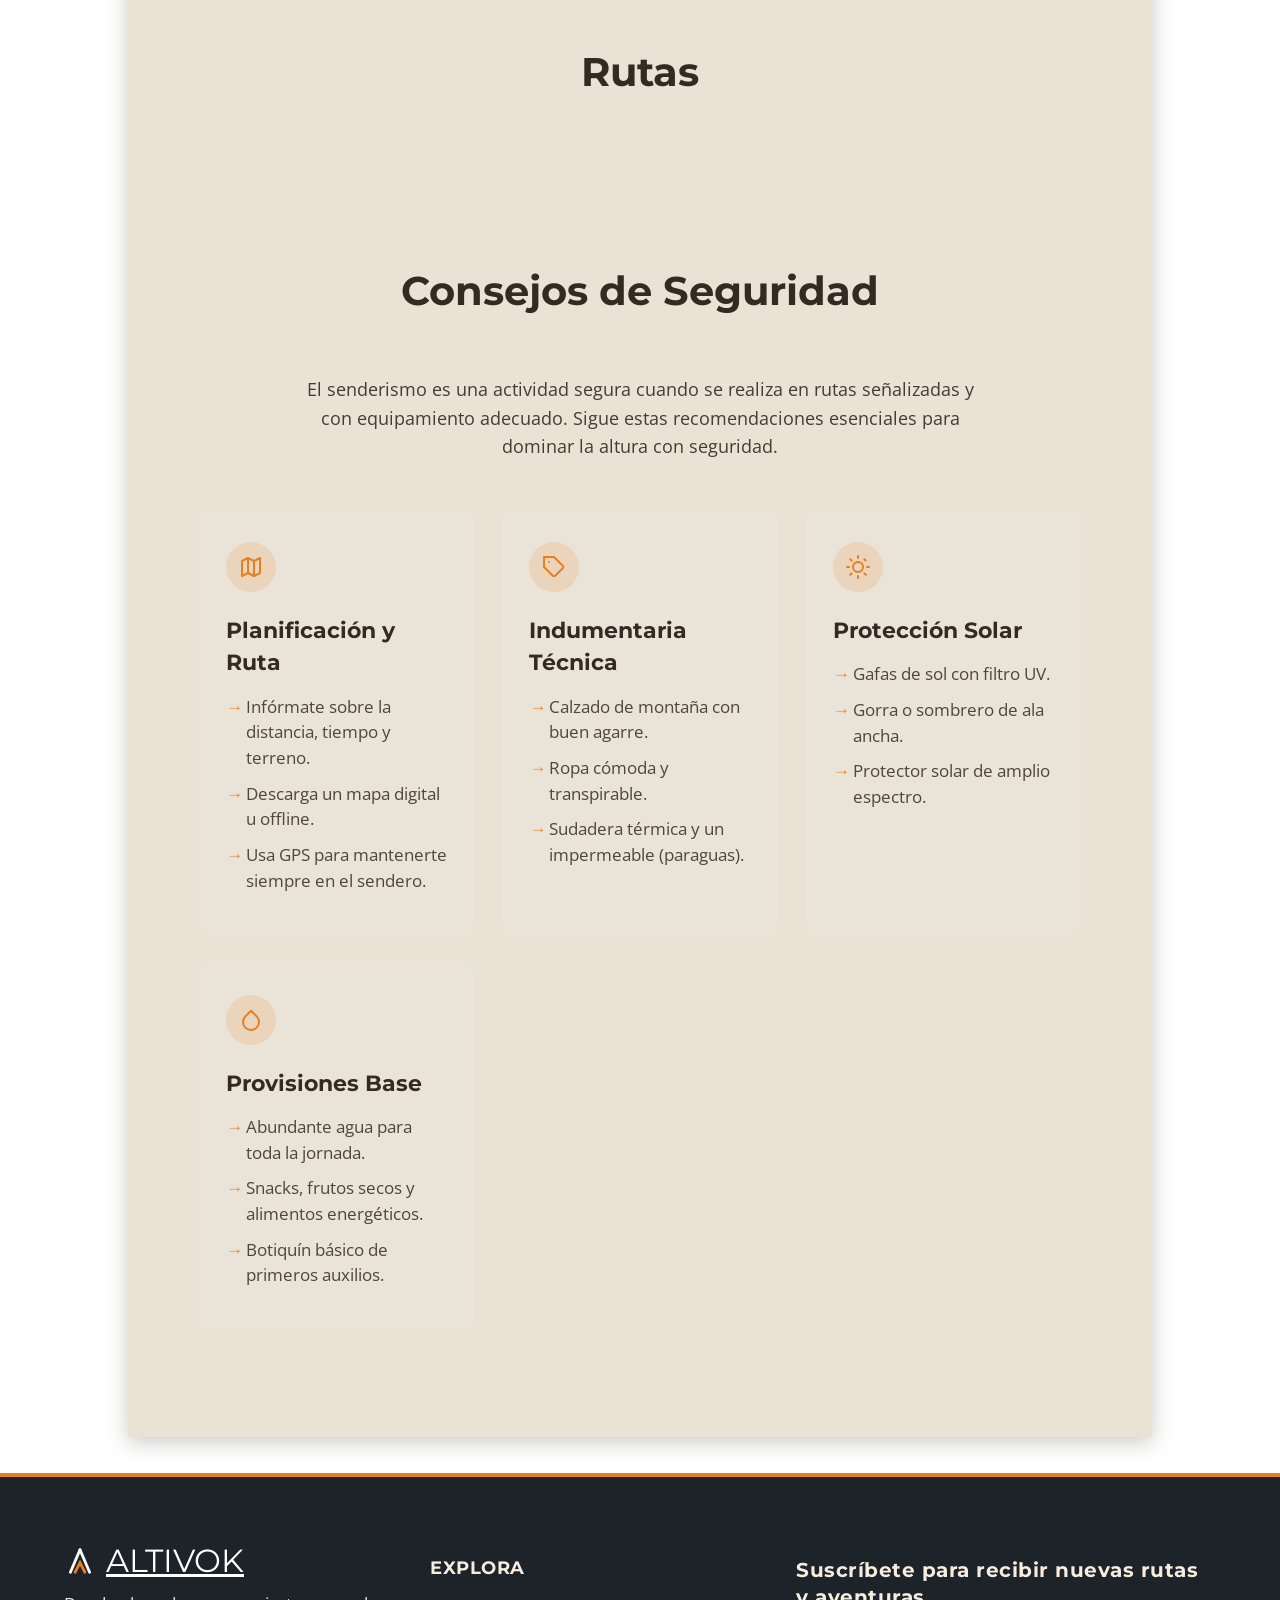
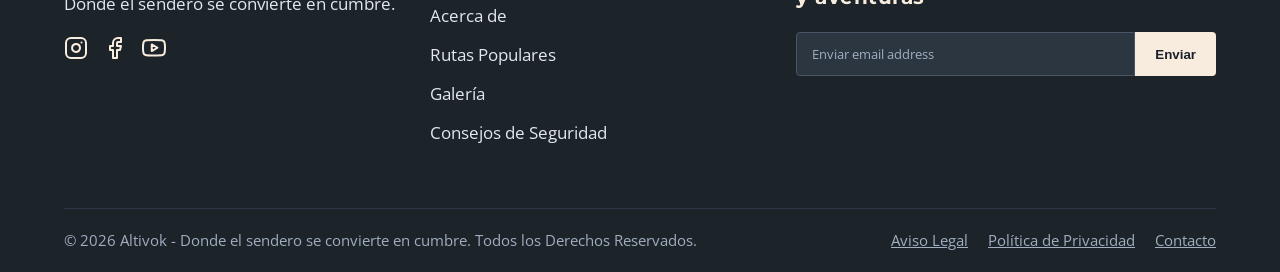
==== commit 55924939: "Added like button and counter" ====
--- a/index.html
+++ b/index.html
@@ -94,62 +94,179 @@
     </header>
     <main class="main">
       <div class="main-content">
-        <section class="section" id="about-section">
-          <h2>Bienvenido a Altivok</h2>
-          <p>
-            Altivok es una aplicación que te permite explorar los mejores senderos de la región.
-            Descubre las mejores rutas de senderismo, consejos de seguridad y mucho más.
-          </p>
-          <h2>¿Qué es el senderismo?</h2>
-          <p>
-            El senderismo (conocido en inglés como hiking) es una actividad
-            deportiva y recreativa no competitiva que consiste en caminar
-            siguiendo un itinerario por caminos, senderos o rutas ecológicas,
-            generalmente en entornos naturales como montañas, bosques, valles o
-            parques nacionales.
-          </p>
-          <h3>Características principales</h3>
-          <ul>
-            <li class="list-item">
-              <strong>Conexión con la naturaleza:</strong>
-              Su objetivo principal es disfrutar del paisaje, observar la flora
-              y fauna, y escapar del estrés urbano.
-            </li>
-            <li class="list-item">
-              <strong>Accesibilidad</strong>
-              A diferencia del montañismo (que requiere técnicas y equipo de
-              escalada) o el trekking de alta exigencia (rutas agrestes de
-              varios días), el senderismo suele practicarse en rutas
-              establecidas o señalizadas, lo que lo hace adaptable a casi
-              cualquier edad y condición física.
-            </li>
-            <li class="list-item">
-              <strong>Equipamiento básico:</strong>
-              Generalmente se realiza en un solo día y solo requiere ropa
-              cómoda, calzado adecuado con buen agarre, hidratación y protección
-              solar.
-            </li>
-          </ul>
-          <h3>Beneficios del senderismo</h3>
-          <ul>
-            <li class="list-item">
-              <strong>Salud física:</strong>
-              Mejora la salud cardiovascular, tonifica los músculos
-              (especialmente piernas y glúteos), mejora el equilibrio y ayuda a
-              mantener un peso saludable.
-            </li>
-            <li class="list-item">
-              <strong>Salud mental:</strong>
-              Reduce significativamente los niveles de estrés y ansiedad. El
-              contacto directo con la naturaleza está comprobado que mejora el
-              estado de ánimo y despeja la mente.
-            </li>
-            <li class="list-item">
-              <strong>Socialización:</strong>
-              Es una excelente actividad para compartir tiempo de calidad con
-              amigos, familia o grupos de caminantes.
-            </li>
-          </ul>
+        <section class="about-section" id="about-section">
+          <div class="about-container">
+            <header class="about-header">
+              <h2 class="about-title">Bienvenido a <span>Altivok</span></h2>
+              <p class="about-description">
+                Altivok es una aplicación que te permite explorar los mejores
+                senderos de la región. Descubre las mejores rutas de senderismo,
+                consejos de seguridad y mucho más.
+              </p>
+            </header>
+
+            <article class="about-definition">
+              <h2 class="about-subtitle">¿Qué es el senderismo?</h2>
+              <p>
+                El senderismo (conocido en inglés como <em>hiking</em>) es una
+                actividad deportiva y recreativa no competitiva que consiste en
+                caminar siguiendo un itinerario por caminos, senderos o rutas
+                ecológicas, generalmente en entornos naturales como montañas,
+                bosques, valles o parques nacionales.
+              </p>
+            </article>
+
+            <div class="about-details">
+              <div class="about-detail">
+                <h3 class="about-subtitle">Características principales</h3>
+                <ul class="about-list">
+                  <li>
+                    <div class="about-icon">
+                      <svg
+                        viewBox="0 0 24 24"
+                        fill="none"
+                        stroke="currentColor"
+                        stroke-width="2"
+                        stroke-linecap="round"
+                      >
+                        <path
+                          d="M12 2v20M17 5H9.5a3.5 3.5 0 0 0 0 7h5a3.5 3.5 0 0 1 0 7H6"
+                        />
+                      </svg>
+                    </div>
+                    <div class="about-content">
+                      <strong>Conexión con la naturaleza</strong>
+                      <p>
+                        Su objetivo principal es disfrutar del paisaje, observar
+                        la flora y fauna, y escapar del estrés urbano.
+                      </p>
+                    </div>
+                  </li>
+                  <li>
+                    <div class="about-icon">
+                      <svg
+                        viewBox="0 0 24 24"
+                        fill="none"
+                        stroke="currentColor"
+                        stroke-width="2"
+                        stroke-linecap="round"
+                      >
+                        <circle cx="12" cy="12" r="10" />
+                        <path d="M12 8v4l3 3" />
+                      </svg>
+                    </div>
+                    <div class="about-content">
+                      <strong>Accesibilidad</strong>
+                      <p>
+                        A diferencia del montañismo, suele practicarse en rutas
+                        establecidas, haciéndolo adaptable a casi cualquier edad
+                        y condición física.
+                      </p>
+                    </div>
+                  </li>
+                  <li>
+                    <div class="about-icon">
+                      <svg
+                        viewBox="0 0 24 24"
+                        fill="none"
+                        stroke="currentColor"
+                        stroke-width="2"
+                        stroke-linecap="round"
+                      >
+                        <path
+                          d="M20.59 13.41l-7.17 7.17a2 2 0 0 1-2.83 0L2 12V2h10l8.59 8.59a2 2 0 0 1 0 2.82z"
+                        />
+                      </svg>
+                    </div>
+                    <div class="about-content">
+                      <strong>Equipamiento básico</strong>
+                      <p>
+                        Generalmente se realiza en un solo día y solo requiere
+                        ropa cómoda, calzado adecuado, hidratación y protección
+                        solar.
+                      </p>
+                    </div>
+                  </li>
+                </ul>
+              </div>
+
+              <div class="about-detail">
+                <h3 class="about-subtitle">Beneficios del senderismo</h3>
+                <ul class="about-list">
+                  <li>
+                    <div class="about-icon">
+                      <svg
+                        viewBox="0 0 24 24"
+                        fill="none"
+                        stroke="currentColor"
+                        stroke-width="2"
+                        stroke-linecap="round"
+                      >
+                        <path
+                          d="M20.42 4.58a5.4 5.4 0 0 0-7.65 0l-.77.78-.77-.78a5.4 5.4 0 0 0-7.65 0C1.46 6.7 1.33 10.28 4 13l8 8 8-8c2.67-2.72 2.54-6.3.42-8.42z"
+                        />
+                      </svg>
+                    </div>
+                    <div class="about-content">
+                      <strong>Salud física</strong>
+                      <p>
+                        Mejora la salud cardiovascular, tonifica los músculos
+                        (especialmente piernas y glúteos), mejora el equilibrio
+                        y ayuda a mantener un peso saludable.
+                      </p>
+                    </div>
+                  </li>
+                  <li>
+                    <div class="about-icon">
+                      <svg
+                        viewBox="0 0 24 24"
+                        fill="none"
+                        stroke="currentColor"
+                        stroke-width="2"
+                        stroke-linecap="round"
+                      >
+                        <circle cx="12" cy="12" r="10" />
+                        <path d="M8 14s1.5 2 4 2 4-2 4-2" />
+                        <line x1="9" y1="9" x2="9.01" y2="9" />
+                        <line x1="15" y1="9" x2="15.01" y2="9" />
+                      </svg>
+                    </div>
+                    <div class="about-content">
+                      <strong>Salud mental</strong>
+                      <p>
+                        Reduce los niveles de estrés y ansiedad. El contacto
+                        directo con la naturaleza mejora el estado de ánimo y
+                        despeja la mente.
+                      </p>
+                    </div>
+                  </li>
+                  <li>
+                    <div class="about-icon">
+                      <svg
+                        viewBox="0 0 24 24"
+                        fill="none"
+                        stroke="currentColor"
+                        stroke-width="2"
+                        stroke-linecap="round"
+                      >
+                        <path d="M17 21v-2a4 4 0 0 0-4-4H5a4 4 0 0 0-4 4v2" />
+                        <circle cx="9" cy="7" r="4" />
+                        <path d="M23 21v-2a4 4 0 0 0-3-3.87" />
+                        <path d="M16 3.13a4 4 0 0 1 0 7.75" />
+                      </svg>
+                    </div>
+                    <div class="about-content">
+                      <strong>Socialización</strong>
+                      <p>
+                        Es una excelente actividad para compartir tiempo de
+                        calidad con amigos, familia o grupos de caminantes.
+                      </p>
+                    </div>
+                  </li>
+                </ul>
+              </div>
+            </div>
+          </div>
         </section>
         <section class="section" id="gallery-section">
           <h2>Paisajes</h2>
@@ -160,53 +277,115 @@
           <div id="routes-container" class="routes-container"></div>
         </section>
         <section class="section" id="safety-section">
-          <h2>Consejos de Seguridad</h2>
-          <p>
-            El senderismo es una actividad segura cuando se realizan en rutas
-            señalizadas y con equipamiento adecuado. Sin embargo, es importante
-            seguir algunas recomendaciones para disfrutar de la experiencia al
-            máximo.
-          </p>
-          <ul>
-            <li class="list-item">
-              <strong>Informarse sobre la ruta:</strong>
-              Antes de comenzar, consulta la información de la ruta, como la
-              distancia, el tiempo de duración y las condiciones del terreno.
-            </li>
-            <li class="list-item">
-              <strong>Llevar equipamiento adecuado:</strong>
-              Porta ropa cómoda, calzado adecuado con buen agarre, hidratación y
-              protección solar.
-            </li>
-            <li class="list-item">
-              <strong>Llevar agua y alimentos:</strong>
-              Porta agua y alimentos para el día de la ruta.
-            </li>
-            <li class="list-item">
-              <strong>Llevar un mapa:</strong>
-              Lleva un mapa de la ruta o descarga uno digital.
-            </li>
-            <li class="list-item">
-              <strong>Llevar un GPS:</strong>
-              Lleva un GPS para que no te pierdas y no te desvíes de la ruta.
-            </li>
-            <li class="list-item">
-              <strong>Llevar un paraguas:</strong>
-              Lleva un paraguas para protegerte del sol y la lluvia.
-            </li>
-            <li class="list-item">
-              <strong>Llevar un gafas:</strong>
-              Lleva un gafas para protegerte de la luz solar.
-            </li>
-            <li class="list-item">
-              <strong>Llevar un gorrito:</strong>
-              Lleva un gorrito para protegerte de la luz solar.
-            </li>
-            <li class="list-item">
-              <strong>Llevar un sudadera:</strong>
-              Lleva un sudadera para protegerte del frío.
-            </li>
-          </ul>
+          <div class="safety-container">
+            <h2 class="safety-title">Consejos de Seguridad</h2>
+            <p class="safety-intro">
+              El senderismo es una actividad segura cuando se realiza en rutas
+              señalizadas y con equipamiento adecuado. Sigue estas
+              recomendaciones esenciales para dominar la altura con seguridad.
+            </p>
+
+            <div class="safety-grid">
+              <div class="safety-card">
+                <div class="safety-icon">
+                  <svg
+                    viewBox="0 0 24 24"
+                    fill="none"
+                    stroke="currentColor"
+                    stroke-width="2"
+                    stroke-linecap="round"
+                    stroke-linejoin="round"
+                  >
+                    <polygon
+                      points="3 6 9 3 15 6 21 3 21 18 15 21 9 18 3 21"
+                    ></polygon>
+                    <line x1="9" y1="3" x2="9" y2="18"></line>
+                    <line x1="15" y1="6" x2="15" y2="21"></line>
+                  </svg>
+                </div>
+                <h3>Planificación y Ruta</h3>
+                <ul>
+                  <li>Infórmate sobre la distancia, tiempo y terreno.</li>
+                  <li>Descarga un mapa digital u offline.</li>
+                  <li>Usa GPS para mantenerte siempre en el sendero.</li>
+                </ul>
+              </div>
+
+              <div class="safety-card">
+                <div class="safety-icon">
+                  <svg
+                    viewBox="0 0 24 24"
+                    fill="none"
+                    stroke="currentColor"
+                    stroke-width="2"
+                    stroke-linecap="round"
+                    stroke-linejoin="round"
+                  >
+                    <path
+                      d="M20.59 13.41l-7.17 7.17a2 2 0 0 1-2.83 0L2 12V2h10l8.59 8.59a2 2 0 0 1 0 2.82z"
+                    ></path>
+                    <line x1="7" y1="7" x2="7.01" y2="7"></line>
+                  </svg>
+                </div>
+                <h3>Indumentaria Técnica</h3>
+                <ul>
+                  <li>Calzado de montaña con buen agarre.</li>
+                  <li>Ropa cómoda y transpirable.</li>
+                  <li>Sudadera térmica y un impermeable (paraguas).</li>
+                </ul>
+              </div>
+
+              <div class="safety-card">
+                <div class="safety-icon">
+                  <svg
+                    viewBox="0 0 24 24"
+                    fill="none"
+                    stroke="currentColor"
+                    stroke-width="2"
+                    stroke-linecap="round"
+                    stroke-linejoin="round"
+                  >
+                    <circle cx="12" cy="12" r="5"></circle>
+                    <line x1="12" y1="1" x2="12" y2="3"></line>
+                    <line x1="12" y1="21" x2="12" y2="23"></line>
+                    <line x1="4.22" y1="4.22" x2="5.64" y2="5.64"></line>
+                    <line x1="18.36" y1="18.36" x2="19.78" y2="19.78"></line>
+                    <line x1="1" y1="12" x2="3" y2="12"></line>
+                    <line x1="21" y1="12" x2="23" y2="12"></line>
+                    <line x1="4.22" y1="19.78" x2="5.64" y2="18.36"></line>
+                    <line x1="18.36" y1="4.22" x2="19.78" y2="5.64"></line>
+                  </svg>
+                </div>
+                <h3>Protección Solar</h3>
+                <ul>
+                  <li>Gafas de sol con filtro UV.</li>
+                  <li>Gorra o sombrero de ala ancha.</li>
+                  <li>Protector solar de amplio espectro.</li>
+                </ul>
+              </div>
+
+              <div class="safety-card">
+                <div class="safety-icon">
+                  <svg
+                    viewBox="0 0 24 24"
+                    fill="none"
+                    stroke="currentColor"
+                    stroke-width="2"
+                    stroke-linecap="round"
+                    stroke-linejoin="round"
+                  >
+                    <path d="M12 2.69l5.66 5.66a8 8 0 1 1-11.31 0z"></path>
+                  </svg>
+                </div>
+                <h3>Provisiones Base</h3>
+                <ul>
+                  <li>Abundante agua para toda la jornada.</li>
+                  <li>Snacks, frutos secos y alimentos energéticos.</li>
+                  <li>Botiquín básico de primeros auxilios.</li>
+                </ul>
+              </div>
+            </div>
+          </div>
         </section>
       </div>
     </main>
@@ -248,7 +427,7 @@
             </svg>
             ALTIVOK
           </a>
-          <p>Domina la altura.</p>
+          <p>Donde el sendero se convierte en cumbre.</p>
           <div class="social-media">
             <a href="#" aria-label="Instagram"
               ><svg
@@ -304,7 +483,7 @@
           <ul>
             <li><a href="#about-section">Acerca de</a></li>
             <li><a href="#routes-section">Rutas Populares</a></li>
-            <li><a href="#gallery-section">Galería 360</a></li>
+            <li><a href="#gallery-section">Galería</a></li>
             <li><a href="#safety-section">Consejos de Seguridad</a></li>
           </ul>
         </div>
@@ -341,69 +520,112 @@
     </template>
     <template id="route-card-template">
       <section class="route" id="route-1-section">
-        <h3 class="route-title">Buena Vista</h3>
         <div class="route-content">
-          <figure class="route-image">
-            <img src="./assets/images/landscape-1.webp" alt="Senderismo" />
-            <figcaption class="route-data">
-              <div class="route-info">
-                <svg
-                  xmlns="http://www.w3.org/2000/svg"
-                  width="24"
-                  height="24"
-                  viewBox="0 0 24 24"
-                  fill="none"
-                  stroke="#2C5E3B"
+          <section class="route-header">
+            <div class="heart-container">
+              <svg
+                xmlns="http://www.w3.org/2000/svg"
+                viewBox="0 0 24 24"
+                width="24"
+                height="24"
+                fill="none"
+                stroke="none"
+                class="heart-icon"
+              >
+                <g
+                  stroke="#2c3e50"
                   stroke-width="2"
                   stroke-linecap="round"
                   stroke-linejoin="round"
                 >
-                  <circle cx="6" cy="19" r="3"></circle>
                   <path
-                    d="M9 19h8.5a3.5 3.5 0 0 0 0-7h-11a3.5 3.5 0 0 1 0-7H15"
-                  ></path>
-                  <circle cx="18" cy="5" r="3"></circle>
-                </svg>
-                <span>3.5 km</span>
-              </div>
-              <div class="route-info">
-                <svg
-                  xmlns="http://www.w3.org/2000/svg"
-                  width="24"
-                  height="24"
-                  viewBox="0 0 24 24"
-                  fill="none"
-                  stroke="#2C5E3B"
+                    d="M20.84 4.61a5.5 5.5 0 0 0-7.78 0L12 5.67l-1.06-1.06a5.5 5.5 0 0 0-7.78 7.78l1.06 1.06L12 21.23l7.78-7.78 1.06-1.06a5.5 5.5 0 0 0 0-7.78z"
+                  />
+
+                  <path d="M7 16 L12 8 L17 16" />
+                </g>
+
+                <g
+                  stroke="#e67e22"
                   stroke-width="2"
                   stroke-linecap="round"
                   stroke-linejoin="round"
                 >
-                  <rect x="18" y="4" width="4" height="16" rx="1"></rect>
-                  <rect x="10" y="10" width="4" height="10" rx="1"></rect>
-                  <rect x="2" y="16" width="4" height="4" rx="1"></rect>
-                </svg>
+                  <polyline points="9,16 12,11 15,16" />
+                </g>
+              </svg>
+              <span class="heart-count">0</span>
+            </div>
+            <img src="./assets/images/landscape-1.webp" alt="Senderismo" />
+          </section>
+          <section class="route-body">
+            <h3 class="route-title">Buena Vista</h3>
+            <div class="route-info-container">
+              <div class="route-info">
+                <div class="route-info-icon">
+                  <svg
+                    xmlns="http://www.w3.org/2000/svg"
+                    width="24"
+                    height="24"
+                    viewBox="0 0 24 24"
+                    fill="none"
+                    stroke="#2C5E3B"
+                    stroke-width="2"
+                    stroke-linecap="round"
+                    stroke-linejoin="round"
+                  >
+                    <circle cx="6" cy="19" r="3"></circle>
+                    <path
+                      d="M9 19h8.5a3.5 3.5 0 0 0 0-7h-11a3.5 3.5 0 0 1 0-7H15"
+                    ></path>
+                    <circle cx="18" cy="5" r="3"></circle>
+                  </svg>
+                </div>
+                <span>3.5 km</span>
+              </div>
+              <div class="route-info">
+                <div class="route-info-icon">
+                  <svg
+                    xmlns="http://www.w3.org/2000/svg"
+                    width="24"
+                    height="24"
+                    viewBox="0 0 24 24"
+                    fill="none"
+                    stroke="#2C5E3B"
+                    stroke-width="2"
+                    stroke-linecap="round"
+                    stroke-linejoin="round"
+                  >
+                    <rect x="18" y="4" width="4" height="16" rx="1"></rect>
+                    <rect x="10" y="10" width="4" height="10" rx="1"></rect>
+                    <rect x="2" y="16" width="4" height="4" rx="1"></rect>
+                  </svg>
+                </div>
                 <span>Fácil</span>
               </div>
               <div class="route-info">
-                <svg
-                  xmlns="http://www.w3.org/2000/svg"
-                  width="24"
-                  height="24"
-                  viewBox="0 0 24 24"
-                  fill="none"
-                  stroke="#2C5E3B"
-                  stroke-width="2"
-                  stroke-linecap="round"
-                  stroke-linejoin="round"
-                >
-                  <circle cx="12" cy="12" r="10"></circle>
-                  <polyline points="12 6 12 12 16 14"></polyline>
-                </svg>
+                <div class="route-info-icon">
+                  <svg
+                    xmlns="http://www.w3.org/2000/svg"
+                    width="24"
+                    height="24"
+                    viewBox="0 0 24 24"
+                    fill="none"
+                    stroke="#2C5E3B"
+                    stroke-width="2"
+                    stroke-linecap="round"
+                    stroke-linejoin="round"
+                  >
+                    <circle cx="12" cy="12" r="10"></circle>
+                    <polyline points="12 6 12 12 16 14"></polyline>
+                  </svg>
+                </div>
                 <span>3 hrs</span>
               </div>
-            </figcaption>
-          </figure>
-          <p class="route-description"></p>
+            </div>
+            <p class="route-description"></p>
+          </section>
+          <hr class="route-divider" />
           <section class="route-comments">
             <form class="route-comments-form">
               <textarea
@@ -414,15 +636,7 @@
                 Enviar
               </button>
             </form>
-            <ul class="route-comments-list">
-              <li class="route-comments-item">
-                <strong>Juan Perez</strong>
-                <span class="route-comments-message"
-                  >Excelente ruta, me encantó.
-                </span>
-                <i class="route-comments-date">12/02/2026</i>
-              </li>
-            </ul>
+            <ul class="route-comments-list"></ul>
           </section>
         </div>
       </section>
--- a/main.css
+++ b/main.css
@@ -1,15 +1,53 @@
-@import url('https://fonts.googleapis.com/css2?family=Montserrat:wght@700&family=Open+Sans:wght@400;600&display=swap');
+@import url("https://fonts.googleapis.com/css2?family=Montserrat:wght@700&family=Open+Sans:wght@400;600&display=swap");
 @import url("./molecules/header/header.css");
 @import url("./organisms/gallery/gallery.css");
 @import url("./organisms/routes/routes.css");
 @import url("./organisms/route/route.css");
-@import url("./molecules/header/footer/footer.css");
+@import url("./molecules/footer/footer.css");
+@import url("./molecules/safety/safety.css");
+@import url("./molecules/about/about.css");
 
 :root {
+  --header-color: #d4b895;
+  --header-text-color: #352a22;
   --section-background-color: rgba(232, 225, 211, 0.95);
   --section-text-color: #352a22;
-  --button-background-color: #527E53;
-  --button-text-color: #FFFFFF;
+  --shadow-section: rgba(53, 42, 34, 0.25);
+
+  --button-background-color: #527e53;
+  --button-text-color: #ffffff;
+
+  --alternative-text-color: #424e45;
+  --text-dark: #1a202c;
+  --text-muted: #4a5568;
+  --text-subtitle: #2d3748;
+  --text-muted-light: #a0aec0;
+  --border-light: #edf2f7;
+
+  --accent-color: #e67e22;
+  --accent-bg-light: rgba(230, 126, 34, 0.1);
+  --accent-bg-medium: rgba(230, 126, 34, 0.15);
+
+  --footer-bg: #1c2329;
+  --footer-text: #e2e8f0;
+  --footer-titles: #f8ecdf;
+  --footer-accent: #e67e22;
+  --footer-input-bg: #2c3640;
+  --footer-border: #2d3748;
+
+  --white: #ffffff;
+  --white-05: rgba(255, 255, 255, 0.05);
+  --white-10: rgba(255, 255, 255, 0.1);
+  --white-50: rgba(255, 255, 255, 0.5);
+  --border-gray: #dee2e6;
+  --bg-light: #f8f9fa;
+  --gallery-placeholder-bg: #e9ecef;
+
+  --overlay-light: rgba(0, 0, 0, 0.05);
+  --shadow-header: 0 2px 4px rgba(0, 0, 0, 0.12), 0 0 4px rgba(0, 0, 0, 0.08);
+  --shadow-soft: rgba(0, 0, 0, 0.2);
+  --shadow-light: rgba(0, 0, 0, 0.1);
+  --shadow-overlay: rgba(0, 0, 0, 0.5);
 }
 
 html {
@@ -40,9 +78,8 @@
 .main-content {
   display: flex;
   flex-direction: column;
-  gap: 2rem;
   background-color: var(--section-background-color);
-  box-shadow: 0 5px 20px rgba(53, 42, 34, 0.25);
+  box-shadow: 0 5px 20px var(--shadow-section);
   color: var(--section-text-color);
   padding: 3rem 0 4rem 0;
 }
@@ -53,6 +90,18 @@
 
 section:target {
   animation: highlight 1s ease-in-out;
+}
+
+.section {
+  scroll-margin-top: 64px;
+  padding: 2rem 4rem;
+}
+
+.section h2 {
+  font-family: "Montserrat", sans-serif;
+  font-size: 2.2rem;
+  text-align: center;
+  margin-bottom: 3rem;
 }
 
 @keyframes highlight {
@@ -73,11 +122,6 @@
   }
 }
 
-.section {
-  scroll-margin-top: 54px;
-  padding: 0 4rem;
-}
-
 @media (max-width: 768px) {
   .main {
     padding: 0;
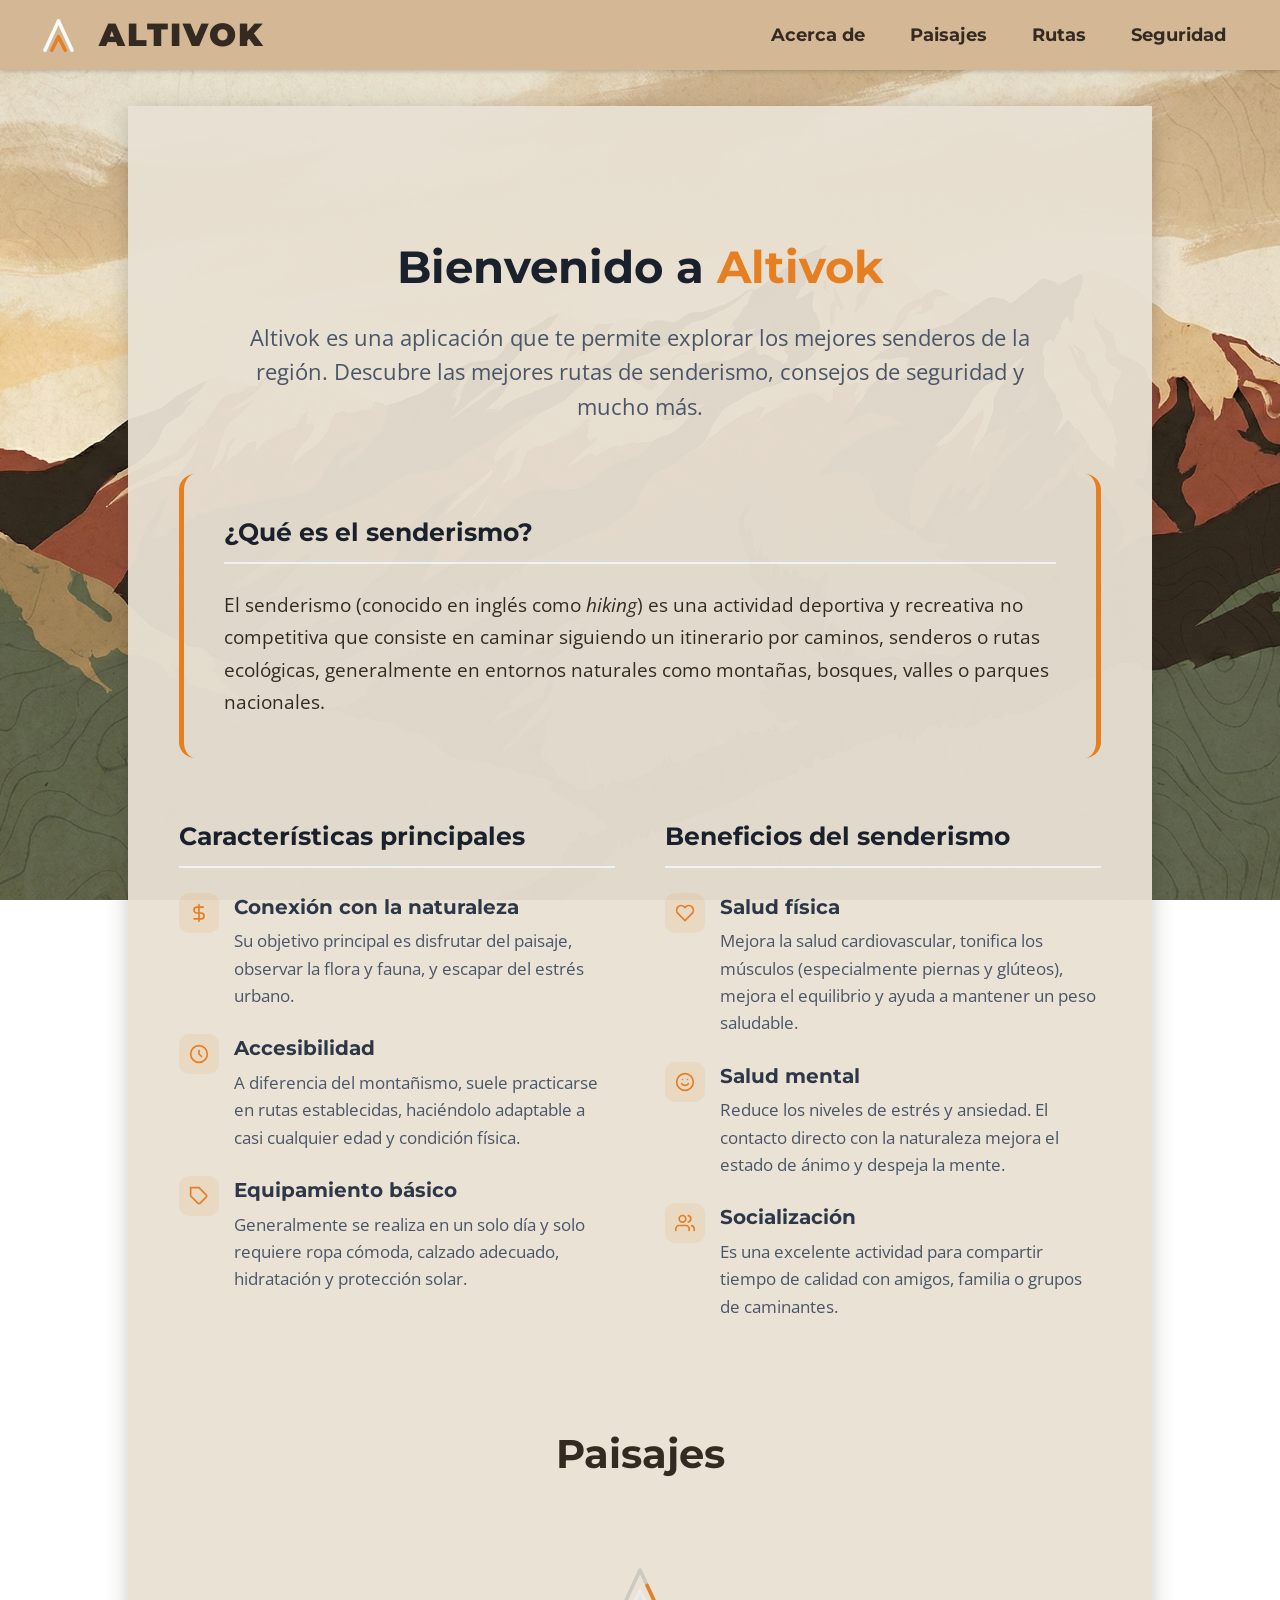
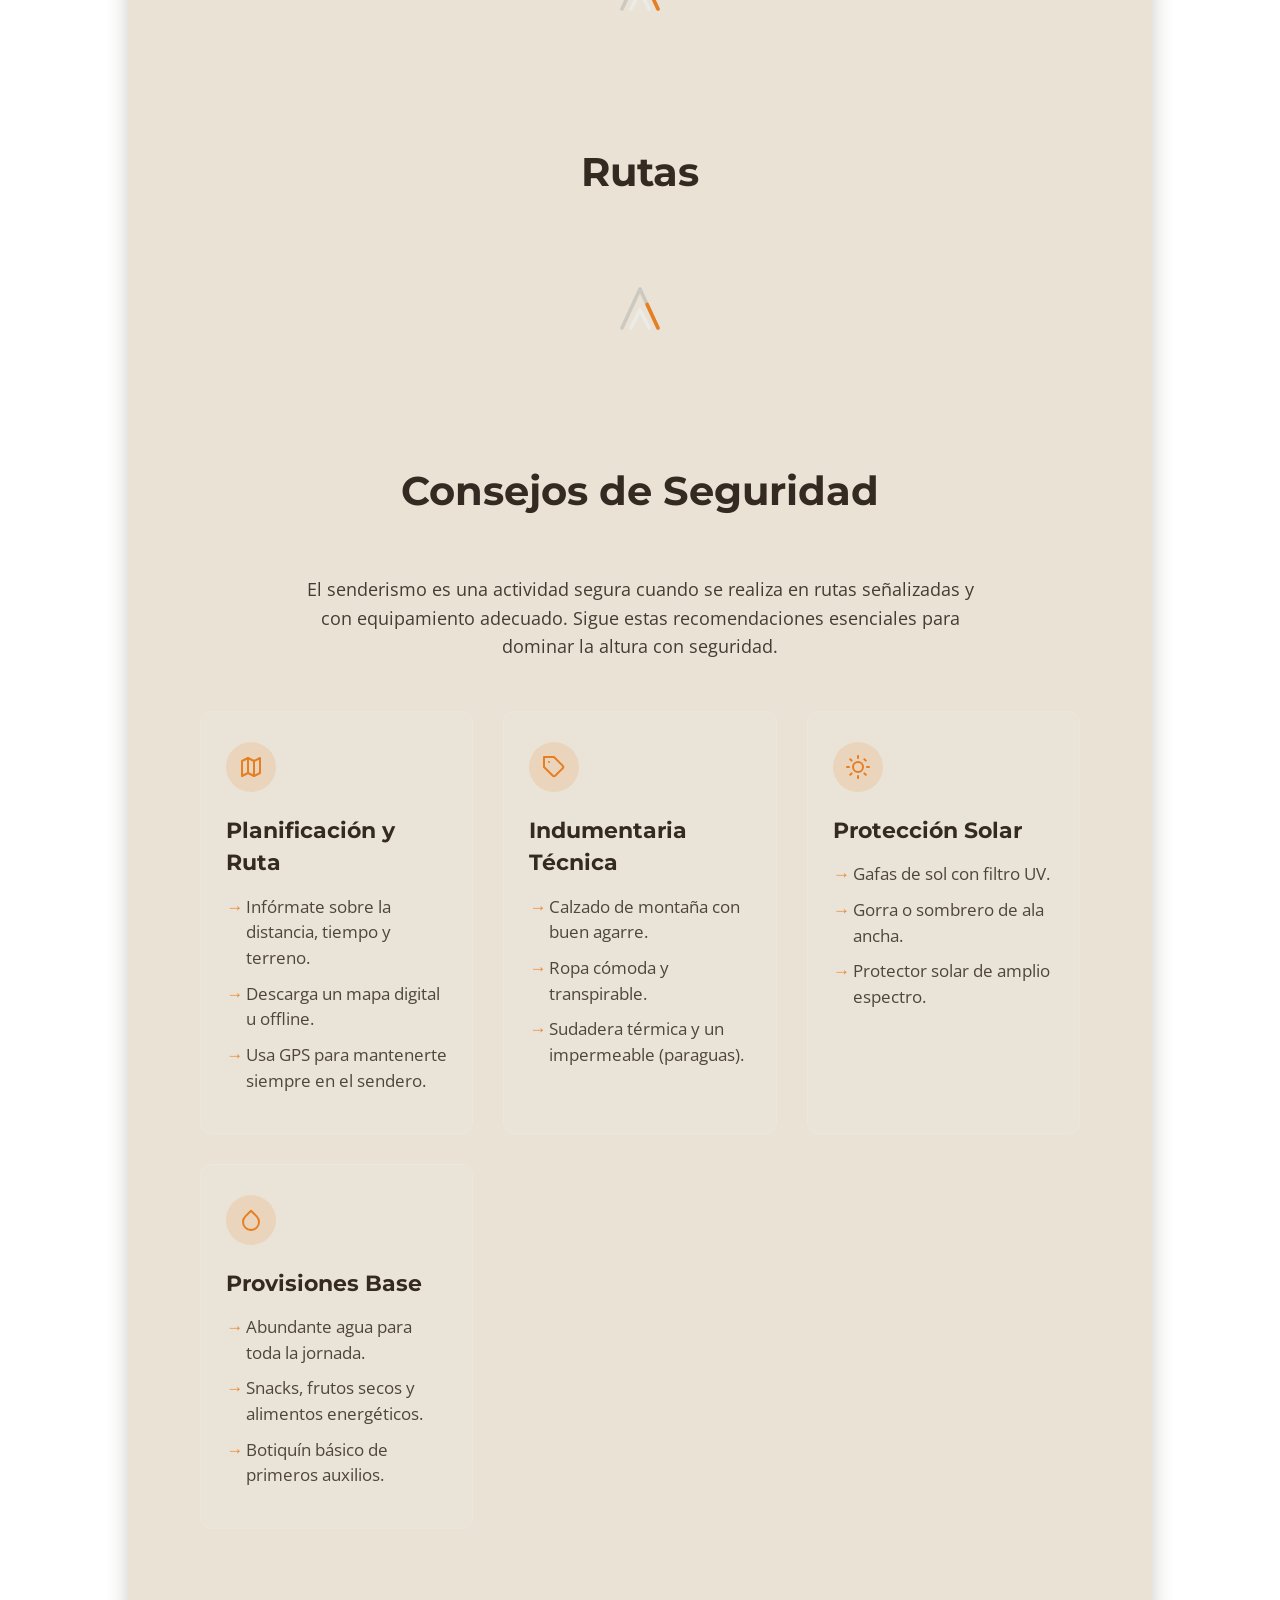
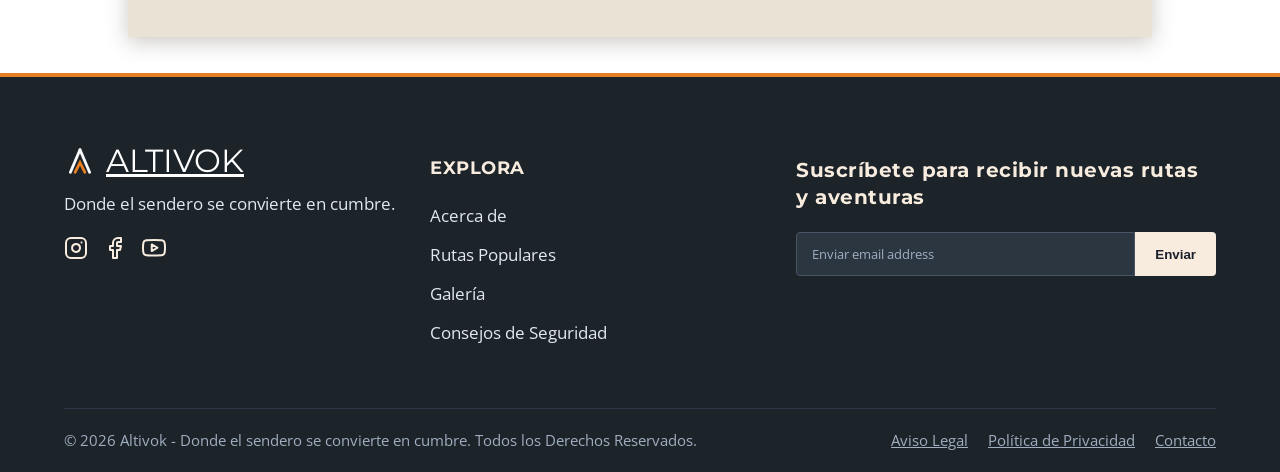
==== commit 1ff2bb99: "Added loading atom" ====
--- a/index.html
+++ b/index.html
@@ -641,6 +641,46 @@
         </div>
       </section>
     </template>
+    <template id="loading-template">
+      <svg
+        xmlns="http://www.w3.org/2000/svg"
+        viewBox="0 0 100 100"
+        width="60"
+        height="60"
+        fill="none"
+        class="loading-altivok"
+      >
+        <g class="loading-group">
+          <polyline
+            points="20,85 50,20 80,85"
+            stroke="#2c3e50"
+            stroke-width="6"
+            stroke-linecap="round"
+            stroke-linejoin="round"
+            class="base-mountain"
+          />
+
+          <polyline
+            points="20,85 50,20 80,85"
+            stroke="#e67e22"
+            stroke-width="6"
+            stroke-linecap="round"
+            stroke-linejoin="round"
+            class="active-trail"
+          />
+
+          <polyline
+            points="35,85 50,55 65,85"
+            stroke="#edf2f7"
+            stroke-width="6"
+            stroke-linecap="round"
+            stroke-linejoin="round"
+            fill="none"
+            class="base-snow"
+          />
+        </g>
+      </svg>
+    </template>
 
     <script type="module" src="./app.js"></script>
   </body>
--- a/main.css
+++ b/main.css
@@ -6,6 +6,7 @@
 @import url("./molecules/footer/footer.css");
 @import url("./molecules/safety/safety.css");
 @import url("./molecules/about/about.css");
+@import url("./atoms/loading/loading.css");
 
 :root {
   --header-color: #d4b895;
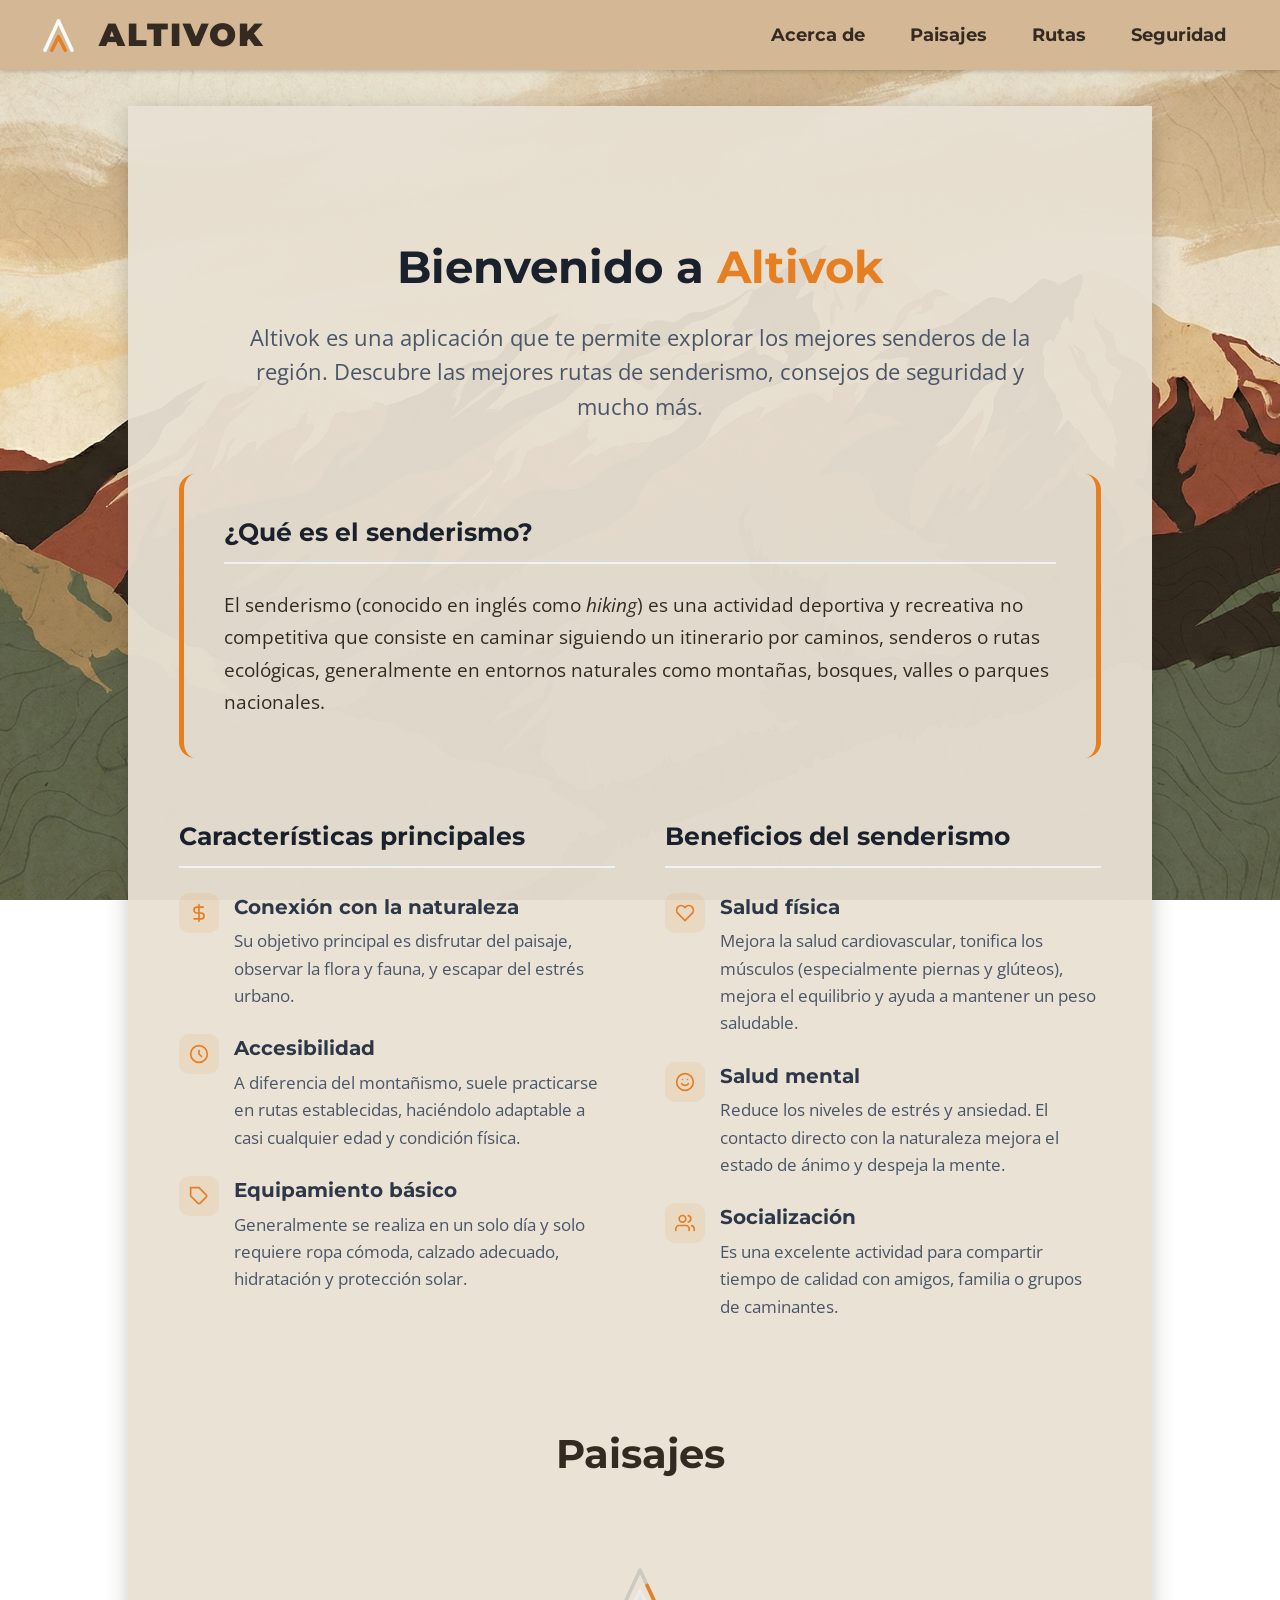
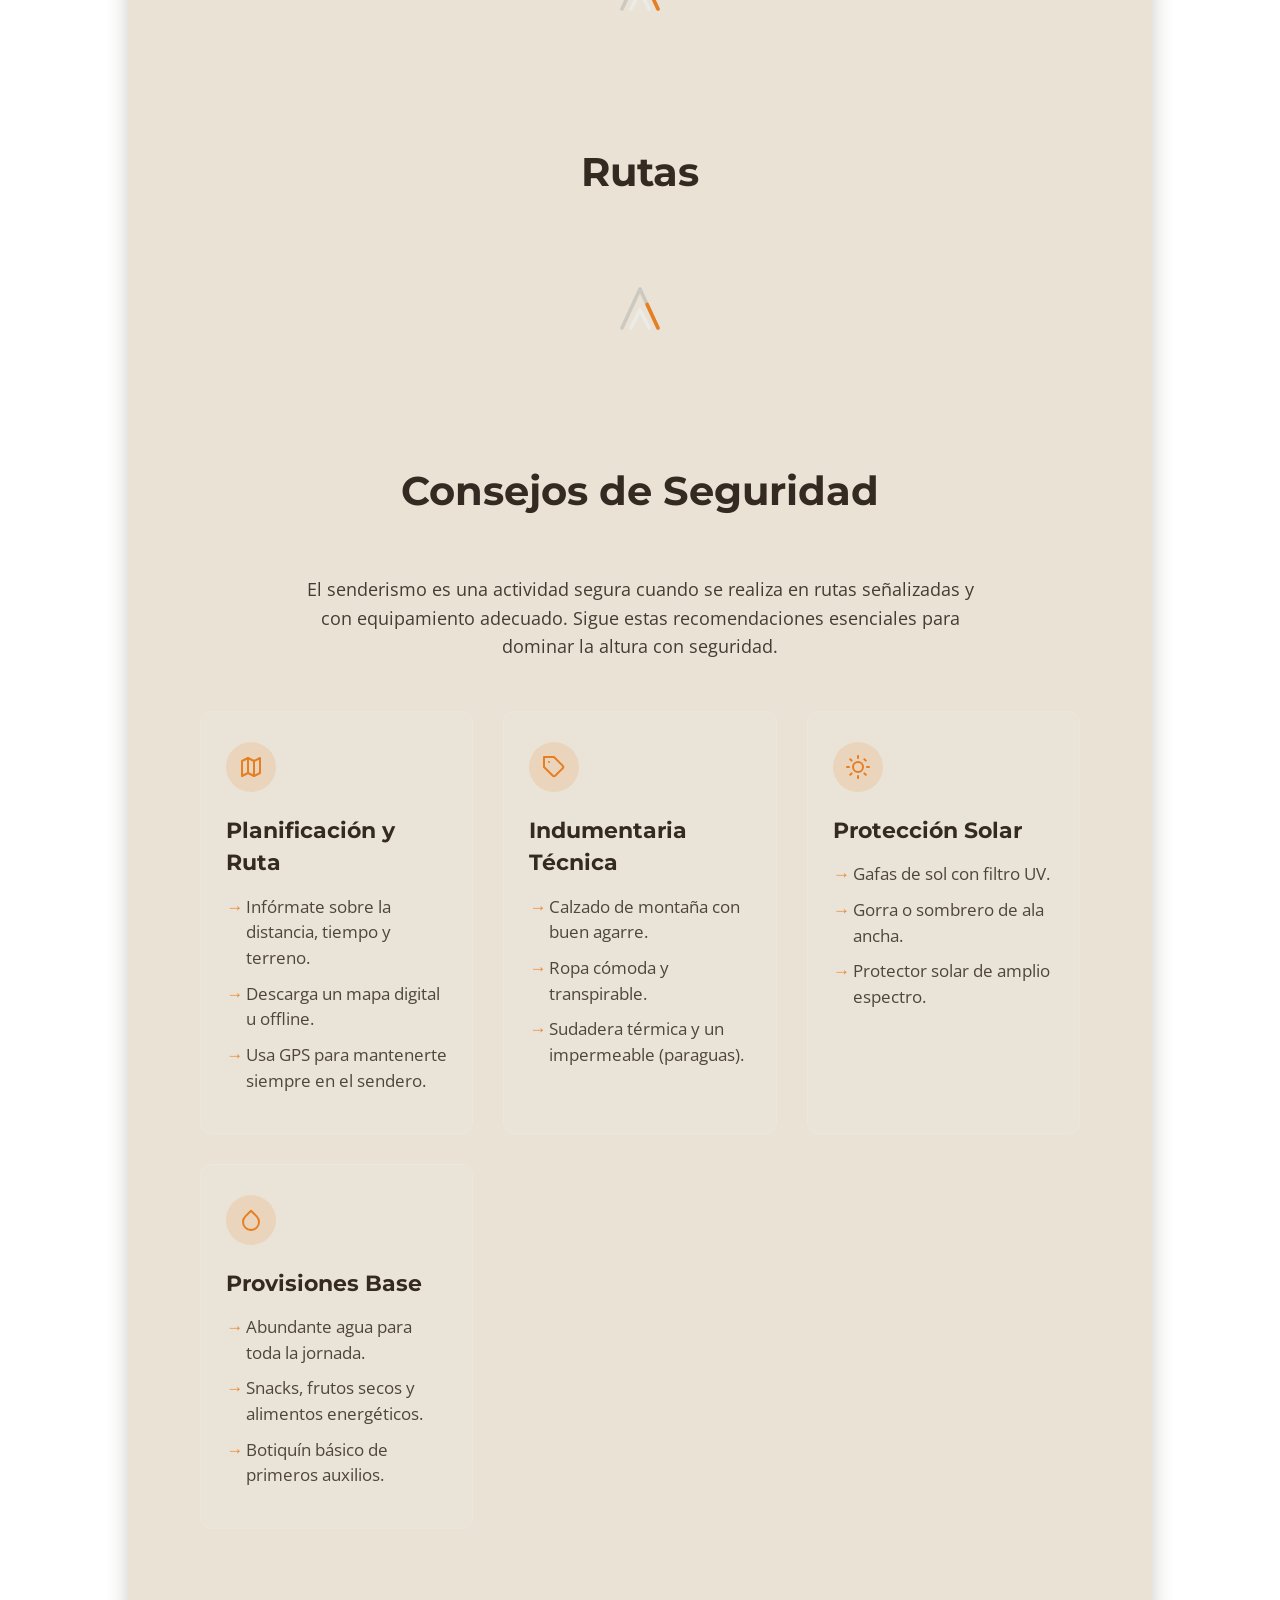
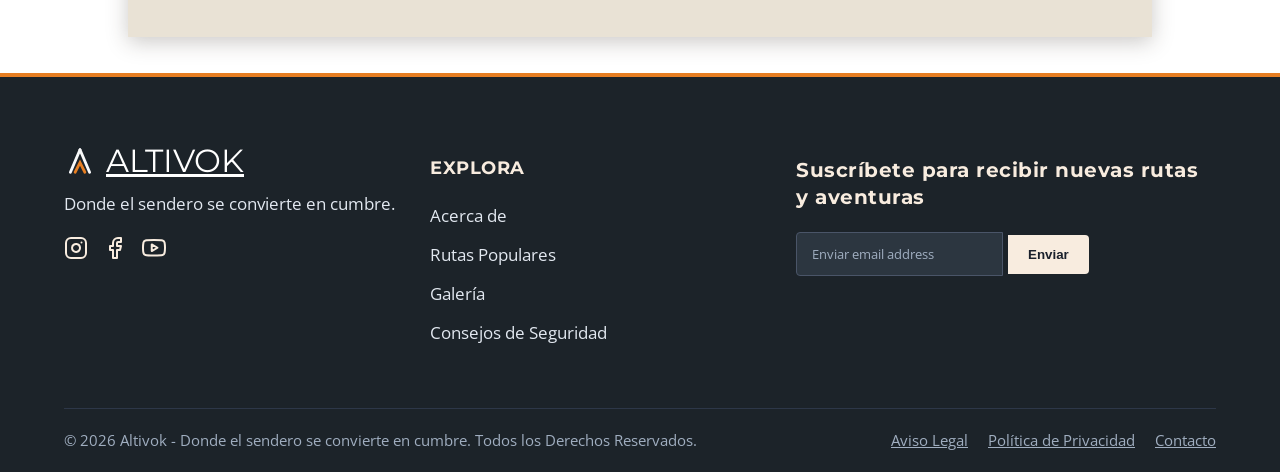
==== commit 44e5376d: "Added new newsletter organism and call to endpoint to subscribe to newsletter" ====
--- a/index.html
+++ b/index.html
@@ -489,9 +489,22 @@
         </div>
         <div class="footer-column newsletter">
           <h3>Suscríbete para recibir nuevas rutas y aventuras</h3>
-          <form action="#" method="POST" class="newsletter-form">
-            <input type="email" placeholder="Enviar email address" required />
-            <button type="submit">Enviar</button>
+          <form
+            action="#"
+            method="POST"
+            class="newsletter-form"
+            id="newsletter-form"
+          >
+            <fieldset>
+              <input
+                type="email"
+                placeholder="Enviar email address"
+                id="newsletter-email"
+                required
+              />
+              <button type="submit">Enviar</button>
+            </fieldset>
+            <div id="newsletter-message" class="newsletter-message"></div>
           </form>
         </div>
       </div>
@@ -681,7 +694,7 @@
         </g>
       </svg>
     </template>
-
+    <script src="./env-config.js"></script>
     <script type="module" src="./app.js"></script>
   </body>
 </html>
--- a/main.css
+++ b/main.css
@@ -72,6 +72,12 @@
   margin: 0;
 }
 
+fieldset {
+  border: none;
+  padding: 0;
+  margin: 0;
+}
+
 .main {
   padding: 2rem 10vw;
 }
